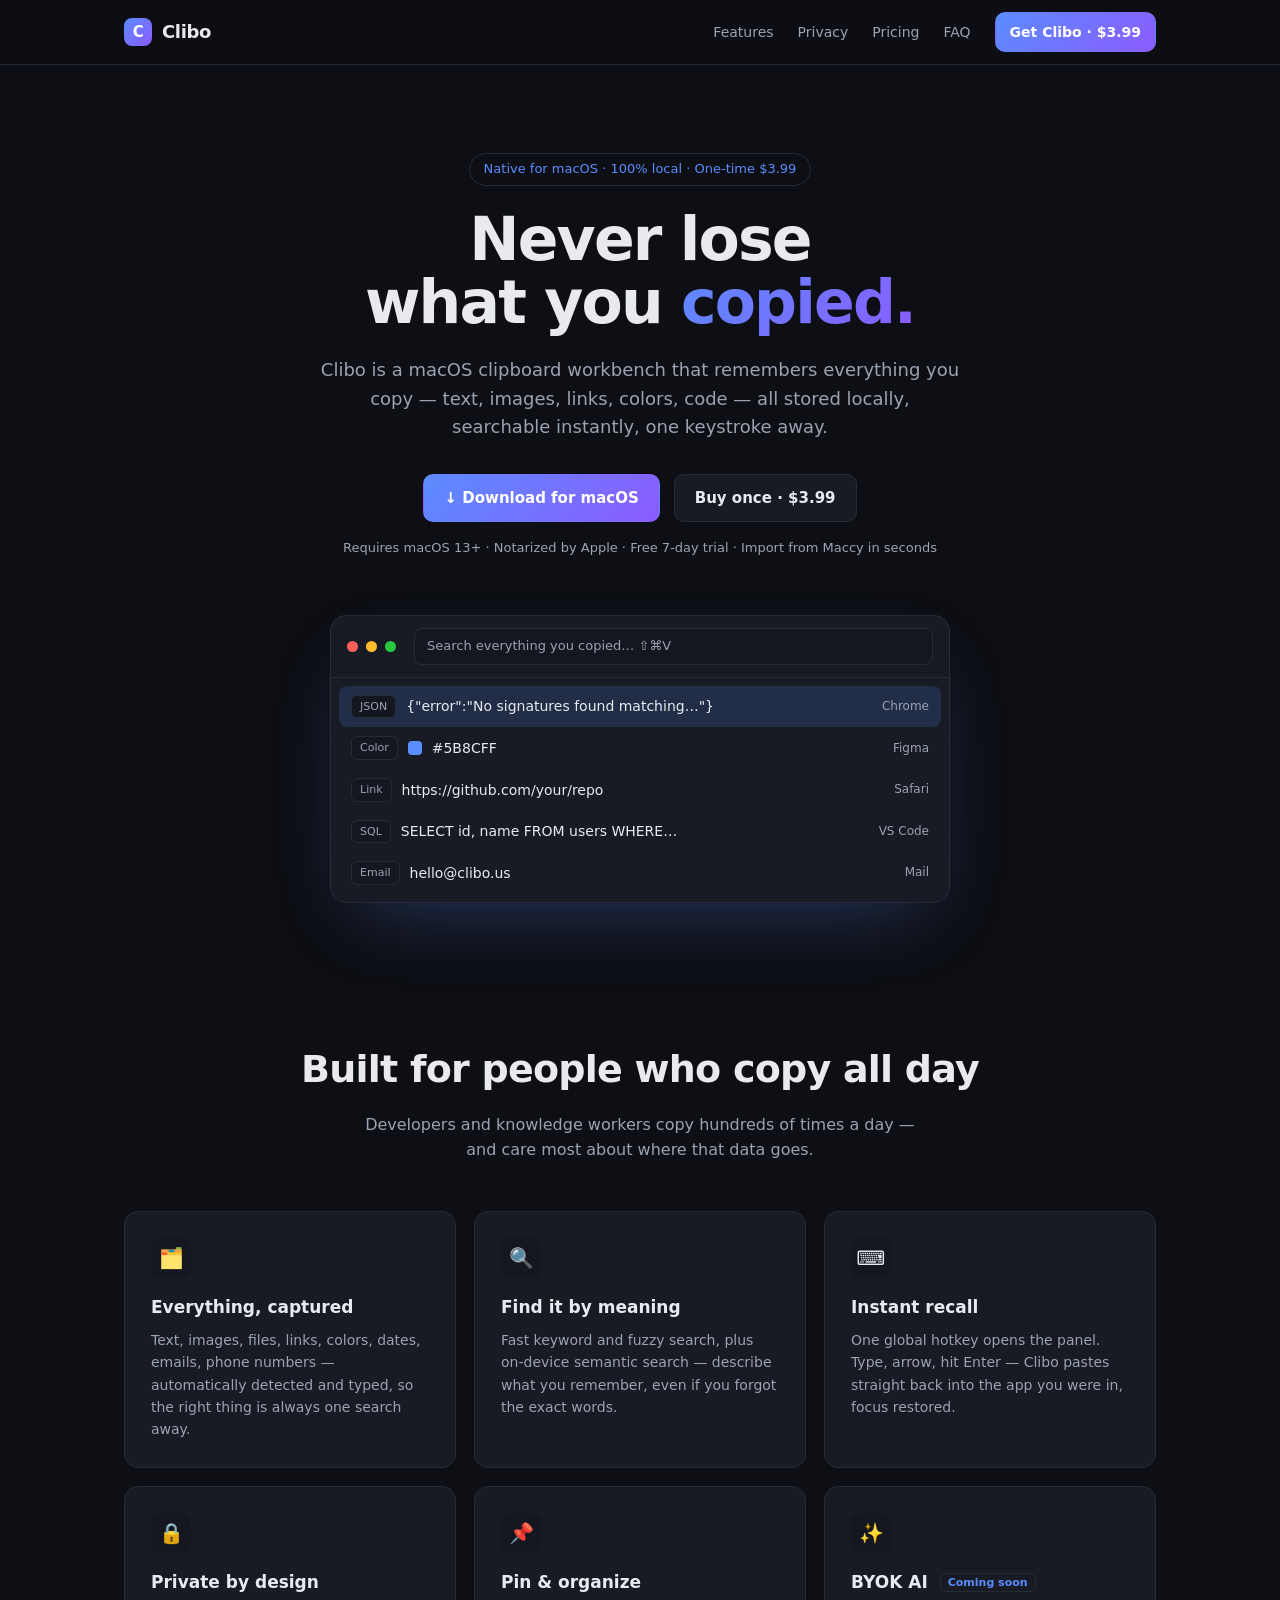
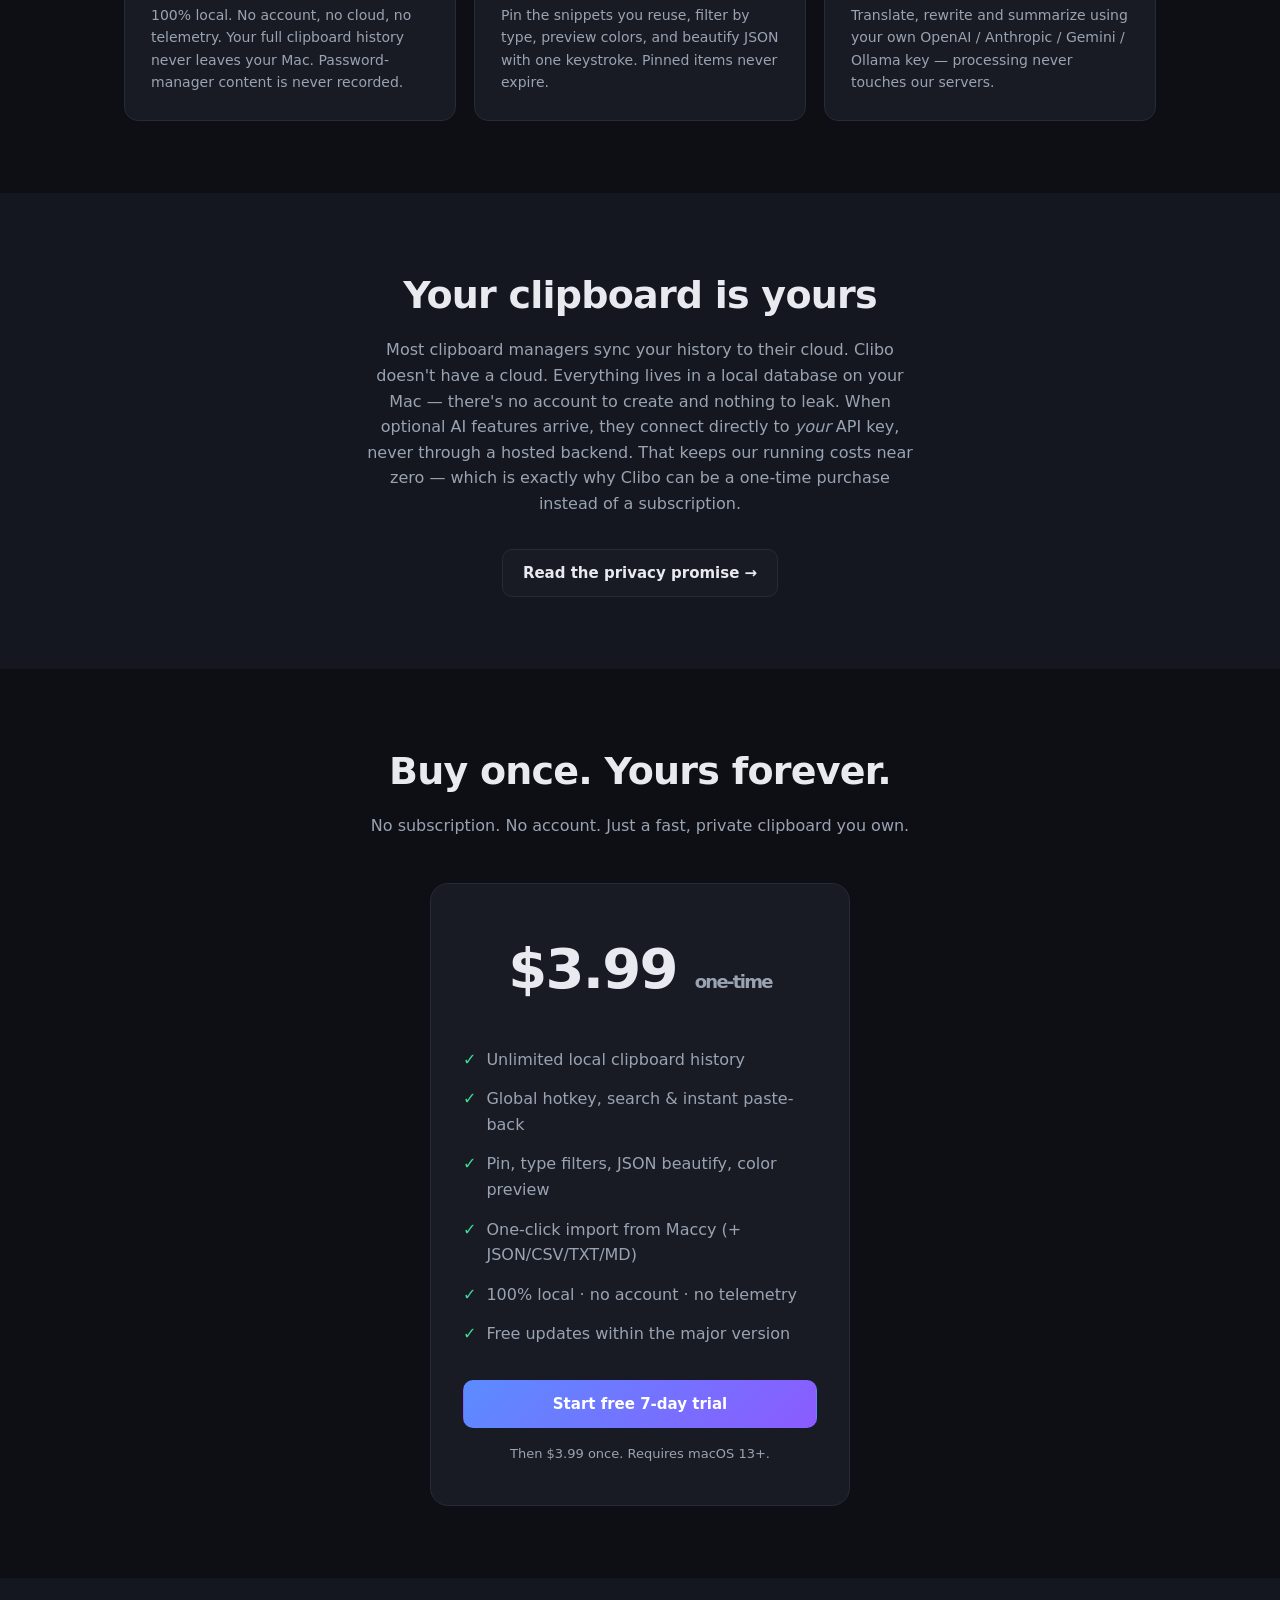
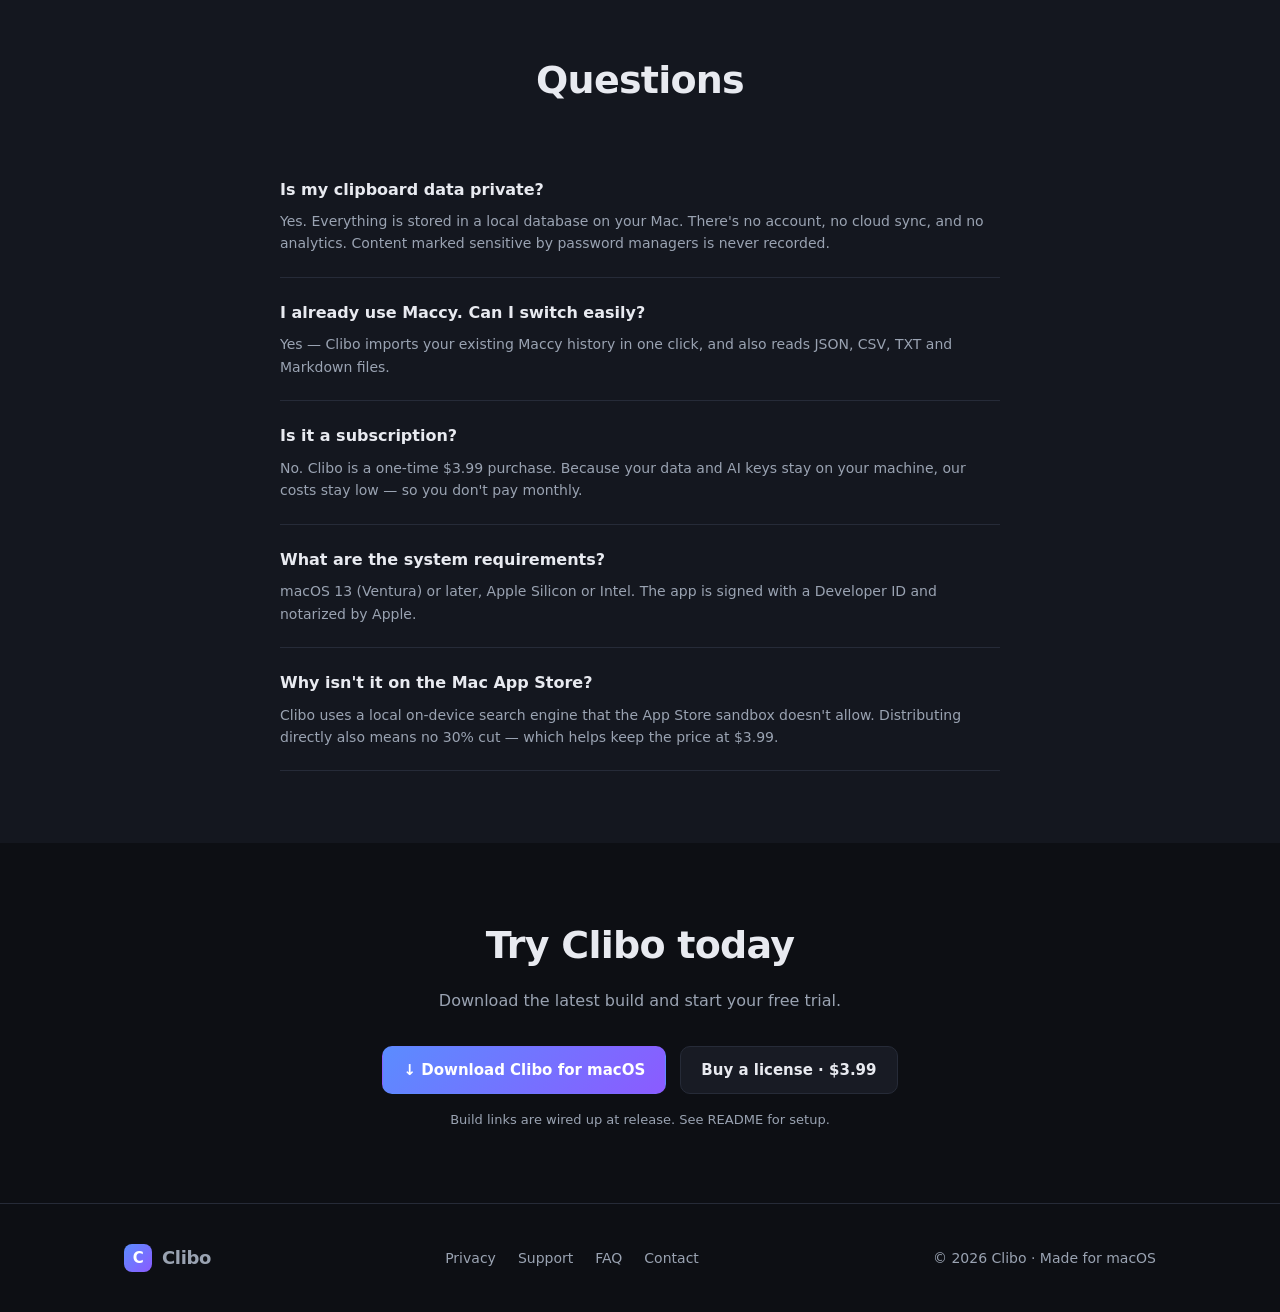
==== index.html @ a32e6b88 "Clibo landing page skeleton (clibo.us) - Hero, features, privacy, pricing (.99 one-time), FAQ, downl" ====
<!DOCTYPE html>
<html lang="en">
<head>
  <meta charset="UTF-8" />
  <meta name="viewport" content="width=device-width, initial-scale=1.0" />
  <title>Clibo — Never lose what you copied. A private macOS clipboard workbench.</title>
  <meta name="description" content="Clibo is a native macOS clipboard workbench that remembers everything you copy — text, images, links, colors, code — stored locally, searchable instantly, one keystroke away. Import from Maccy in seconds. Buy once, $3.99." />
  <meta property="og:title" content="Clibo — A private macOS clipboard workbench" />
  <meta property="og:description" content="Remember everything you copy. Local-first, searchable, one keystroke away. Import from Maccy in seconds." />
  <meta property="og:type" content="website" />
  <link rel="icon" href="favicon.svg" type="image/svg+xml" />
  <link rel="stylesheet" href="styles.css" />
</head>
<body>
  <nav>
    <div class="wrap">
      <a class="logo" href="/"><span class="mark">C</span> Clibo</a>
      <div class="nav-links">
        <a href="#features">Features</a>
        <a href="#privacy">Privacy</a>
        <a href="#pricing">Pricing</a>
        <a href="#faq">FAQ</a>
        <a class="btn btn-primary btn-sm" href="#pricing">Get Clibo · $3.99</a>
      </div>
    </div>
  </nav>

  <header class="hero">
    <div class="wrap">
      <span class="eyebrow">Native for macOS · 100% local · One-time $3.99</span>
      <h1>Never lose<br/>what you <span class="grad">copied.</span></h1>
      <p class="lead">
        Clibo is a macOS clipboard workbench that remembers everything you copy —
        text, images, links, colors, code — all stored locally, searchable instantly,
        one keystroke away.
      </p>
      <div class="cta-row">
        <a class="btn btn-primary" href="#download">↓ Download for macOS</a>
        <a class="btn btn-ghost" href="#pricing">Buy once · $3.99</a>
      </div>
      <p class="subnote">Requires macOS 13+ · Notarized by Apple · Free 7-day trial · Import from Maccy in seconds</p>

      <!-- Search panel mockup -->
      <div class="mockup">
        <div class="bar">
          <span class="dot r"></span><span class="dot y"></span><span class="dot g"></span>
          <div class="search">Search everything you copied…  ⇧⌘V</div>
        </div>
        <div class="rows">
          <div class="row sel"><span class="tag">JSON</span> {"error":"No signatures found matching…"} <span class="src">Chrome</span></div>
          <div class="row"><span class="tag">Color</span><span class="swatch" style="background:#5b8cff"></span> #5B8CFF <span class="src">Figma</span></div>
          <div class="row"><span class="tag">Link</span> https://github.com/your/repo <span class="src">Safari</span></div>
          <div class="row"><span class="tag">SQL</span> SELECT id, name FROM users WHERE… <span class="src">VS Code</span></div>
          <div class="row"><span class="tag">Email</span> hello@clibo.us <span class="src">Mail</span></div>
        </div>
      </div>
    </div>
  </header>

  <section id="features">
    <div class="wrap">
      <h2 class="section-title">Built for people who copy all day</h2>
      <p class="section-sub">Developers and knowledge workers copy hundreds of times a day — and care most about where that data goes.</p>
      <div class="grid">
        <div class="card">
          <div class="ico">🗂️</div>
          <h3>Everything, captured</h3>
          <p>Text, images, files, links, colors, dates, emails, phone numbers — automatically detected and typed, so the right thing is always one search away.</p>
        </div>
        <div class="card">
          <div class="ico">🔍</div>
          <h3>Find it by meaning</h3>
          <p>Fast keyword and fuzzy search, plus on-device semantic search — describe what you remember, even if you forgot the exact words.</p>
        </div>
        <div class="card">
          <div class="ico">⌨️</div>
          <h3>Instant recall</h3>
          <p>One global hotkey opens the panel. Type, arrow, hit Enter — Clibo pastes straight back into the app you were in, focus restored.</p>
        </div>
        <div class="card">
          <div class="ico">🔒</div>
          <h3>Private by design</h3>
          <p>100% local. No account, no cloud, no telemetry. Your full clipboard history never leaves your Mac. Password-manager content is never recorded.</p>
        </div>
        <div class="card">
          <div class="ico">📌</div>
          <h3>Pin &amp; organize</h3>
          <p>Pin the snippets you reuse, filter by type, preview colors, and beautify JSON with one keystroke. Pinned items never expire.</p>
        </div>
        <div class="card">
          <div class="ico">✨</div>
          <h3>BYOK AI <span class="soon">Coming soon</span></h3>
          <p>Translate, rewrite and summarize using your own OpenAI / Anthropic / Gemini / Ollama key — processing never touches our servers.</p>
        </div>
      </div>
    </div>
  </section>

  <section id="privacy" style="background:var(--bg-soft);">
    <div class="wrap">
      <h2 class="section-title">Your clipboard is yours</h2>
      <p class="section-sub">
        Most clipboard managers sync your history to their cloud. Clibo doesn't have a cloud.
        Everything lives in a local database on your Mac — there's no account to create and nothing to leak.
        When optional AI features arrive, they connect directly to <em>your</em> API key, never through a hosted backend.
        That keeps our running costs near zero — which is exactly why Clibo can be a one-time purchase instead of a subscription.
      </p>
      <div class="cta-row">
        <a class="btn btn-ghost" href="privacy.html">Read the privacy promise →</a>
      </div>
    </div>
  </section>

  <section id="pricing">
    <div class="wrap">
      <h2 class="section-title">Buy once. Yours forever.</h2>
      <p class="section-sub">No subscription. No account. Just a fast, private clipboard you own.</p>
      <div class="price-card">
        <div class="price">$3.99 <small>one-time</small></div>
        <ul>
          <li>Unlimited local clipboard history</li>
          <li>Global hotkey, search &amp; instant paste-back</li>
          <li>Pin, type filters, JSON beautify, color preview</li>
          <li>One-click import from Maccy (+ JSON/CSV/TXT/MD)</li>
          <li>100% local · no account · no telemetry</li>
          <li>Free updates within the major version</li>
        </ul>
        <a class="btn btn-primary" href="#download" style="width:100%; justify-content:center;">Start free 7-day trial</a>
        <p class="subnote">Then $3.99 once. Requires macOS 13+.</p>
      </div>
    </div>
  </section>

  <section id="faq" style="background:var(--bg-soft);">
    <div class="wrap">
      <h2 class="section-title">Questions</h2>
      <div class="faq">
        <div class="qa">
          <h4>Is my clipboard data private?</h4>
          <p>Yes. Everything is stored in a local database on your Mac. There's no account, no cloud sync, and no analytics. Content marked sensitive by password managers is never recorded.</p>
        </div>
        <div class="qa">
          <h4>I already use Maccy. Can I switch easily?</h4>
          <p>Yes — Clibo imports your existing Maccy history in one click, and also reads JSON, CSV, TXT and Markdown files.</p>
        </div>
        <div class="qa">
          <h4>Is it a subscription?</h4>
          <p>No. Clibo is a one-time $3.99 purchase. Because your data and AI keys stay on your machine, our costs stay low — so you don't pay monthly.</p>
        </div>
        <div class="qa">
          <h4>What are the system requirements?</h4>
          <p>macOS 13 (Ventura) or later, Apple Silicon or Intel. The app is signed with a Developer ID and notarized by Apple.</p>
        </div>
        <div class="qa">
          <h4>Why isn't it on the Mac App Store?</h4>
          <p>Clibo uses a local on-device search engine that the App Store sandbox doesn't allow. Distributing directly also means no 30% cut — which helps keep the price at $3.99.</p>
        </div>
      </div>
    </div>
  </section>

  <section id="download" style="text-align:center;">
    <div class="wrap">
      <h2 class="section-title">Try Clibo today</h2>
      <p class="section-sub">Download the latest build and start your free trial.</p>
      <div class="cta-row">
        <a class="btn btn-primary" href="#" data-todo="link to latest notarized DMG (GitHub Release)">↓ Download Clibo for macOS</a>
        <a class="btn btn-ghost" href="#" data-todo="Dodo Payments checkout URL">Buy a license · $3.99</a>
      </div>
      <p class="subnote">Build links are wired up at release. See README for setup.</p>
    </div>
  </section>

  <footer>
    <div class="wrap">
      <div class="logo"><span class="mark">C</span> Clibo</div>
      <div class="foot-links">
        <a href="privacy.html">Privacy</a>
        <a href="#" data-todo="support/feedback URL">Support</a>
        <a href="#faq">FAQ</a>
        <a href="mailto:hello@clibo.us">Contact</a>
      </div>
      <div>© 2026 Clibo · Made for macOS</div>
    </div>
  </footer>
</body>
</html>
---- styles.css ----
:root {
  --bg: #0d0f14;
  --bg-soft: #14171f;
  --card: #181b24;
  --border: #262b38;
  --text: #e8eaf0;
  --muted: #9aa3b2;
  --accent: #5b8cff;
  --accent-2: #8b5bff;
  --green: #3ddc97;
  --radius: 14px;
  --maxw: 1080px;
}

* { box-sizing: border-box; margin: 0; padding: 0; }
html { scroll-behavior: smooth; }
body {
  font-family: -apple-system, BlinkMacSystemFont, "SF Pro Text", "Segoe UI", Inter, system-ui, sans-serif;
  background: var(--bg);
  color: var(--text);
  line-height: 1.6;
  -webkit-font-smoothing: antialiased;
}
a { color: inherit; text-decoration: none; }
.wrap { max-width: var(--maxw); margin: 0 auto; padding: 0 24px; }

/* Nav */
nav {
  position: sticky; top: 0; z-index: 50;
  backdrop-filter: blur(12px);
  background: rgba(13,15,20,0.72);
  border-bottom: 1px solid var(--border);
}
nav .wrap { display: flex; align-items: center; justify-content: space-between; height: 64px; }
.logo { display: flex; align-items: center; gap: 10px; font-weight: 700; font-size: 18px; letter-spacing: -0.02em; }
.logo .mark {
  width: 28px; height: 28px; border-radius: 8px;
  background: linear-gradient(135deg, var(--accent), var(--accent-2));
  display: grid; place-items: center; color: white; font-size: 15px;
}
.nav-links { display: flex; align-items: center; gap: 24px; font-size: 14px; color: var(--muted); }
.nav-links a:hover { color: var(--text); }

/* Buttons */
.btn {
  display: inline-flex; align-items: center; gap: 8px;
  padding: 11px 20px; border-radius: 10px; font-weight: 600; font-size: 15px;
  border: 1px solid transparent; cursor: pointer; transition: transform .12s ease, opacity .12s ease;
}
.btn:hover { transform: translateY(-1px); }
.btn-primary { background: linear-gradient(135deg, var(--accent), var(--accent-2)); color: white; }
.btn-ghost { border-color: var(--border); color: var(--text); background: var(--card); }
.btn-sm { padding: 8px 14px; font-size: 14px; }

/* Hero */
.hero { padding: 88px 0 64px; text-align: center; }
.eyebrow {
  display: inline-block; font-size: 13px; color: var(--accent);
  border: 1px solid var(--border); border-radius: 999px; padding: 5px 14px; margin-bottom: 22px;
}
.hero h1 { font-size: clamp(34px, 6vw, 60px); line-height: 1.05; letter-spacing: -0.03em; font-weight: 800; }
.hero h1 .grad { background: linear-gradient(135deg, var(--accent), var(--accent-2)); -webkit-background-clip: text; background-clip: text; -webkit-text-fill-color: transparent; }
.hero p.lead { max-width: 640px; margin: 22px auto 0; font-size: 18px; color: var(--muted); }
.cta-row { display: flex; gap: 14px; justify-content: center; margin-top: 32px; flex-wrap: wrap; }
.subnote { margin-top: 16px; font-size: 13px; color: var(--muted); }

/* Mockup */
.mockup {
  max-width: 620px; margin: 56px auto 0; background: var(--card);
  border: 1px solid var(--border); border-radius: 16px; overflow: hidden;
  box-shadow: 0 30px 80px -30px rgba(91,140,255,0.35);
}
.mockup .bar { display: flex; align-items: center; gap: 8px; padding: 12px 16px; border-bottom: 1px solid var(--border); }
.dot { width: 11px; height: 11px; border-radius: 50%; }
.dot.r { background: #ff5f57; } .dot.y { background: #febc2e; } .dot.g { background: #28c840; }
.mockup .search { margin-left: 10px; flex: 1; background: var(--bg-soft); border: 1px solid var(--border); border-radius: 8px; padding: 7px 12px; font-size: 13px; color: var(--muted); text-align: left; }
.mockup .rows { padding: 8px; text-align: left; }
.row { display: flex; align-items: center; gap: 10px; padding: 9px 12px; border-radius: 8px; font-size: 14px; }
.row.sel { background: rgba(91,140,255,0.16); }
.tag { font-size: 11px; padding: 2px 8px; border-radius: 6px; background: var(--bg-soft); color: var(--muted); border: 1px solid var(--border); }
.swatch { width: 14px; height: 14px; border-radius: 4px; }
.row .src { margin-left: auto; font-size: 12px; color: var(--muted); }

/* Sections */
section { padding: 72px 0; }
.section-title { text-align: center; font-size: clamp(26px, 4vw, 38px); font-weight: 800; letter-spacing: -0.02em; }
.section-sub { text-align: center; color: var(--muted); margin-top: 12px; max-width: 560px; margin-left: auto; margin-right: auto; }

.grid { display: grid; grid-template-columns: repeat(3, 1fr); gap: 18px; margin-top: 48px; }
.card { background: var(--card); border: 1px solid var(--border); border-radius: var(--radius); padding: 26px; }
.card .ico { width: 40px; height: 40px; border-radius: 10px; background: var(--bg-soft); display: grid; place-items: center; font-size: 20px; margin-bottom: 16px; }
.card h3 { font-size: 17px; margin-bottom: 8px; }
.card h3 .soon { font-size: 11px; color: var(--accent); border: 1px solid var(--border); border-radius: 6px; padding: 2px 7px; margin-left: 6px; vertical-align: middle; }
.card p { font-size: 14px; color: var(--muted); }

/* Pricing */
.price-card {
  max-width: 420px; margin: 44px auto 0; text-align: center;
  background: var(--card); border: 1px solid var(--border); border-radius: 18px; padding: 40px 32px;
}
.price { font-size: 56px; font-weight: 800; letter-spacing: -0.03em; }
.price small { font-size: 18px; color: var(--muted); font-weight: 600; }
.price-card ul { list-style: none; margin: 26px 0; text-align: left; }
.price-card li { padding: 7px 0; color: var(--muted); display: flex; gap: 10px; }
.price-card li::before { content: "✓"; color: var(--green); font-weight: 700; }

/* FAQ */
.faq { max-width: 720px; margin: 44px auto 0; }
.qa { border-bottom: 1px solid var(--border); padding: 22px 0; }
.qa h4 { font-size: 16px; margin-bottom: 8px; }
.qa p { color: var(--muted); font-size: 14px; }

/* Footer */
footer { border-top: 1px solid var(--border); padding: 40px 0; color: var(--muted); font-size: 14px; }
footer .wrap { display: flex; justify-content: space-between; align-items: center; flex-wrap: wrap; gap: 16px; }
footer a:hover { color: var(--text); }
.foot-links { display: flex; gap: 22px; }

@media (max-width: 760px) {
  .grid { grid-template-columns: 1fr; }
  .nav-links a:not(.btn) { display: none; }
}
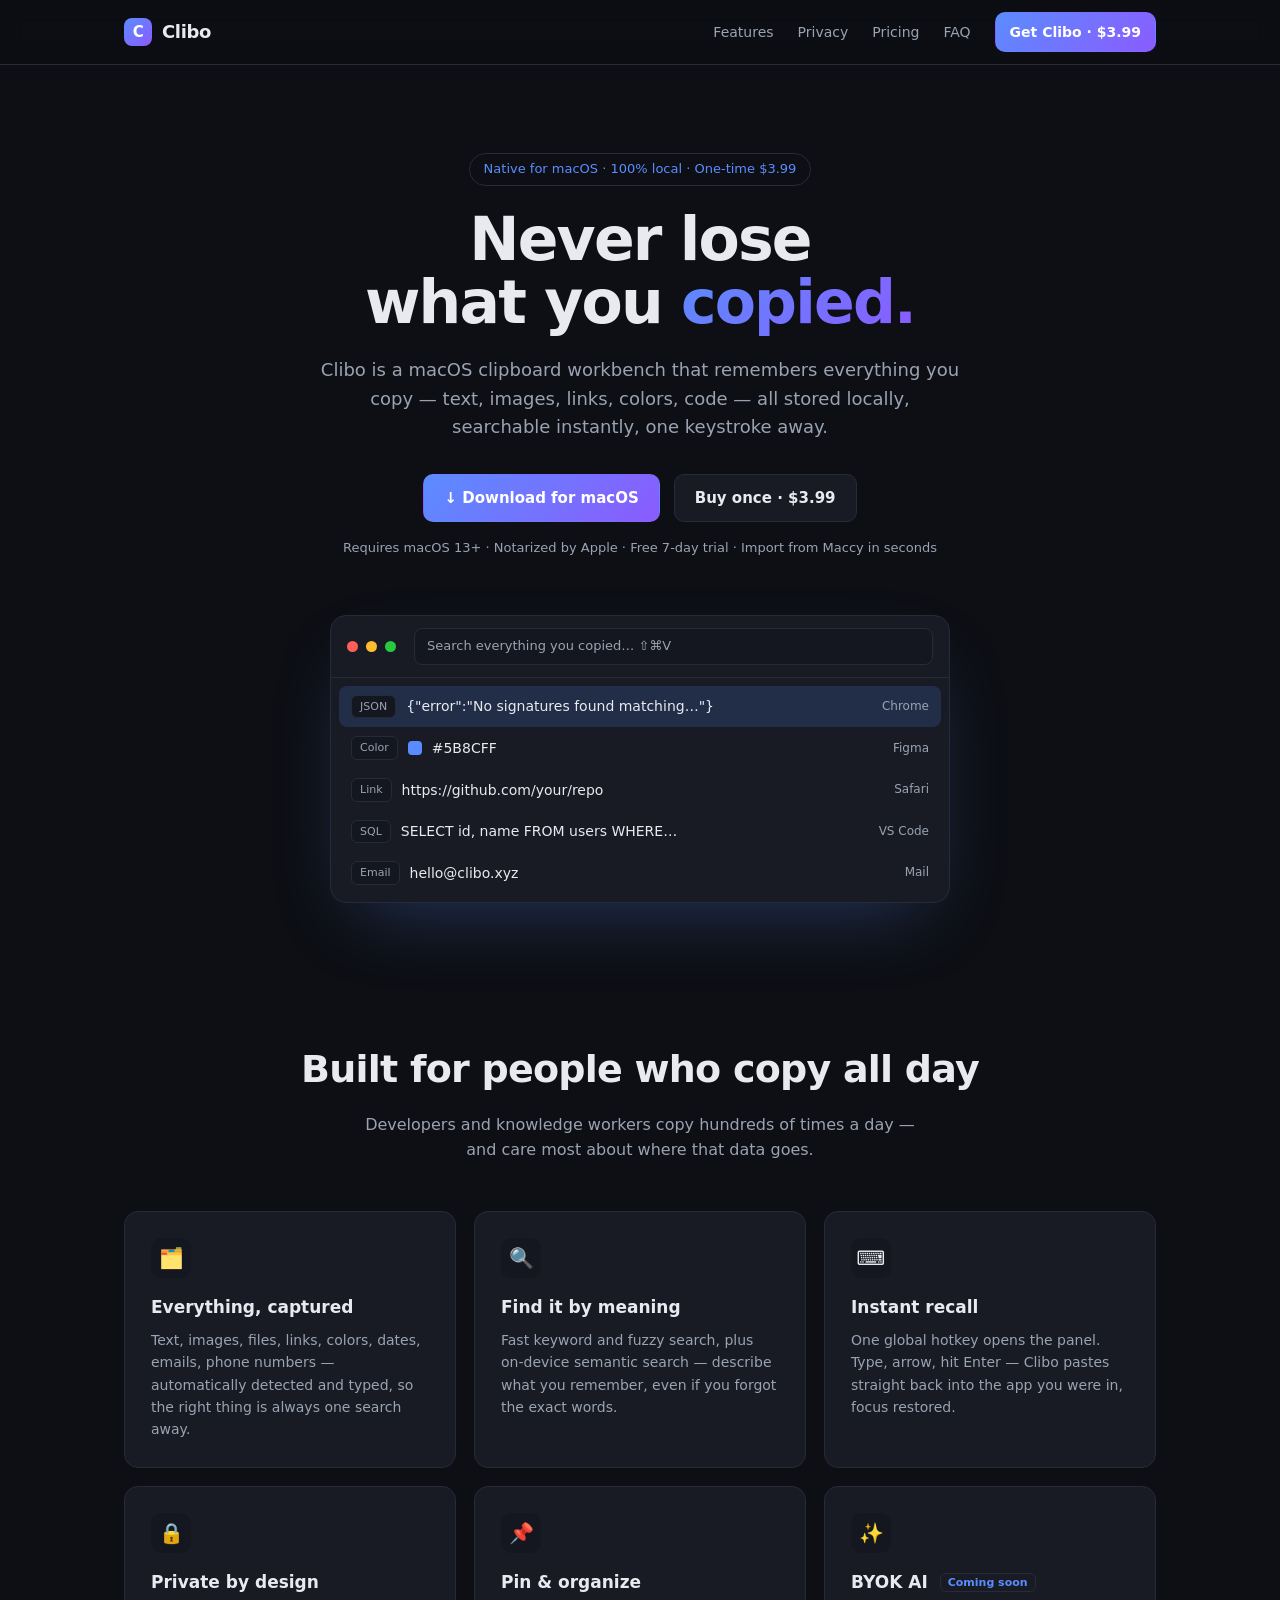
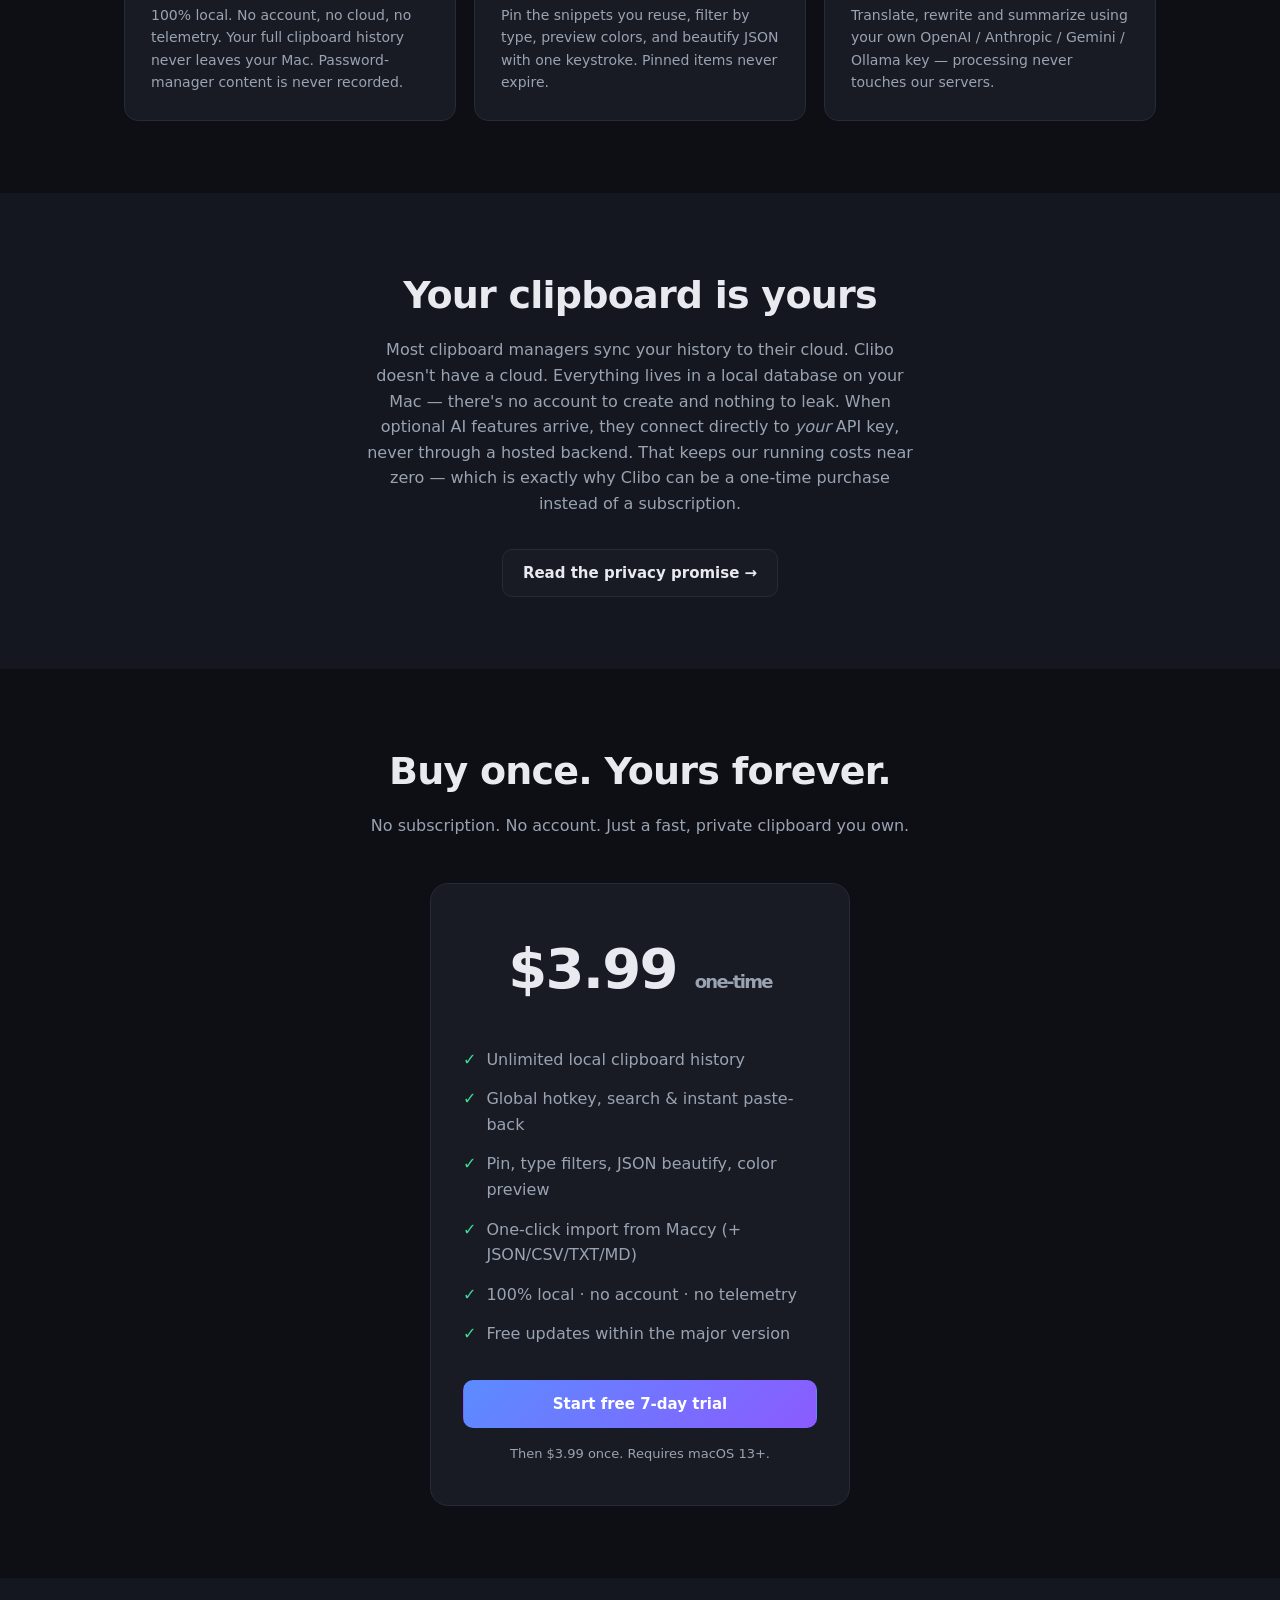
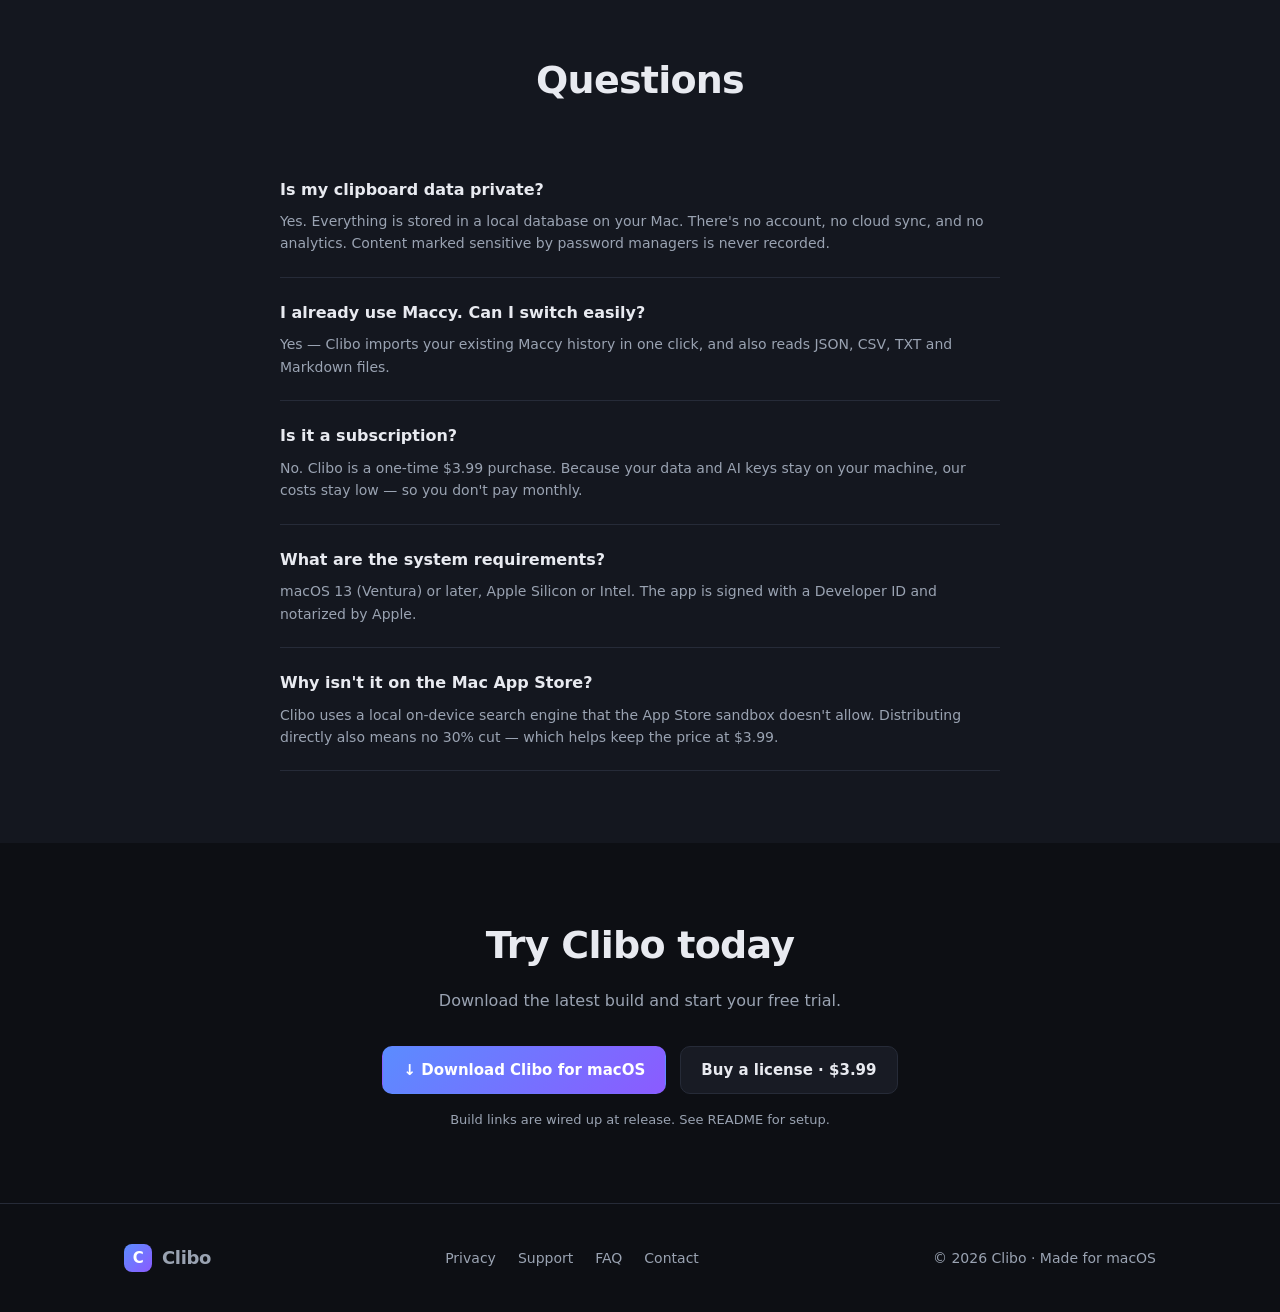
==== commit 1f621baa: "Switch domain to clibo.xyz" ====
--- a/index.html
+++ b/index.html
@@ -51,7 +51,7 @@
           <div class="row"><span class="tag">Color</span><span class="swatch" style="background:#5b8cff"></span> #5B8CFF <span class="src">Figma</span></div>
           <div class="row"><span class="tag">Link</span> https://github.com/your/repo <span class="src">Safari</span></div>
           <div class="row"><span class="tag">SQL</span> SELECT id, name FROM users WHERE… <span class="src">VS Code</span></div>
-          <div class="row"><span class="tag">Email</span> hello@clibo.us <span class="src">Mail</span></div>
+          <div class="row"><span class="tag">Email</span> hello@clibo.xyz <span class="src">Mail</span></div>
         </div>
       </div>
     </div>
@@ -178,7 +178,7 @@
         <a href="privacy.html">Privacy</a>
         <a href="#" data-todo="support/feedback URL">Support</a>
         <a href="#faq">FAQ</a>
-        <a href="mailto:hello@clibo.us">Contact</a>
+        <a href="mailto:hello@clibo.xyz">Contact</a>
       </div>
       <div>© 2026 Clibo · Made for macOS</div>
     </div>
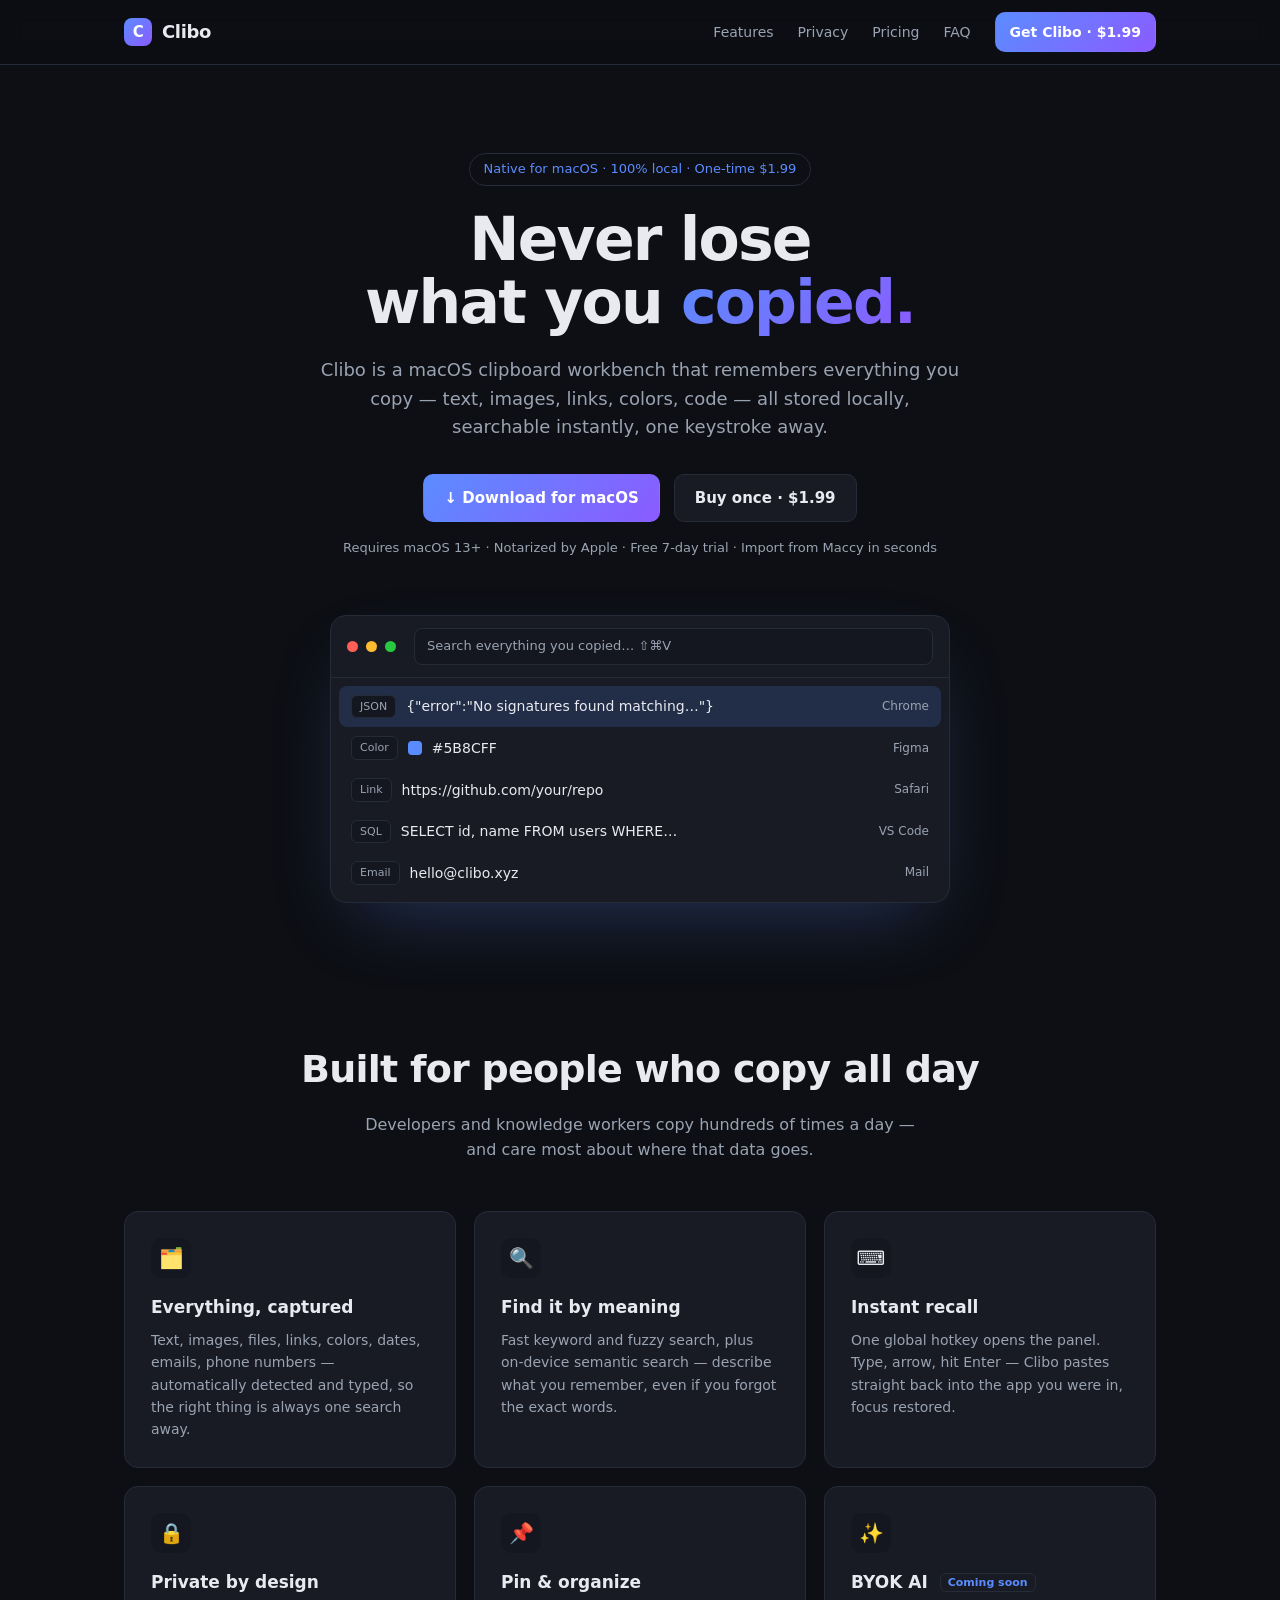
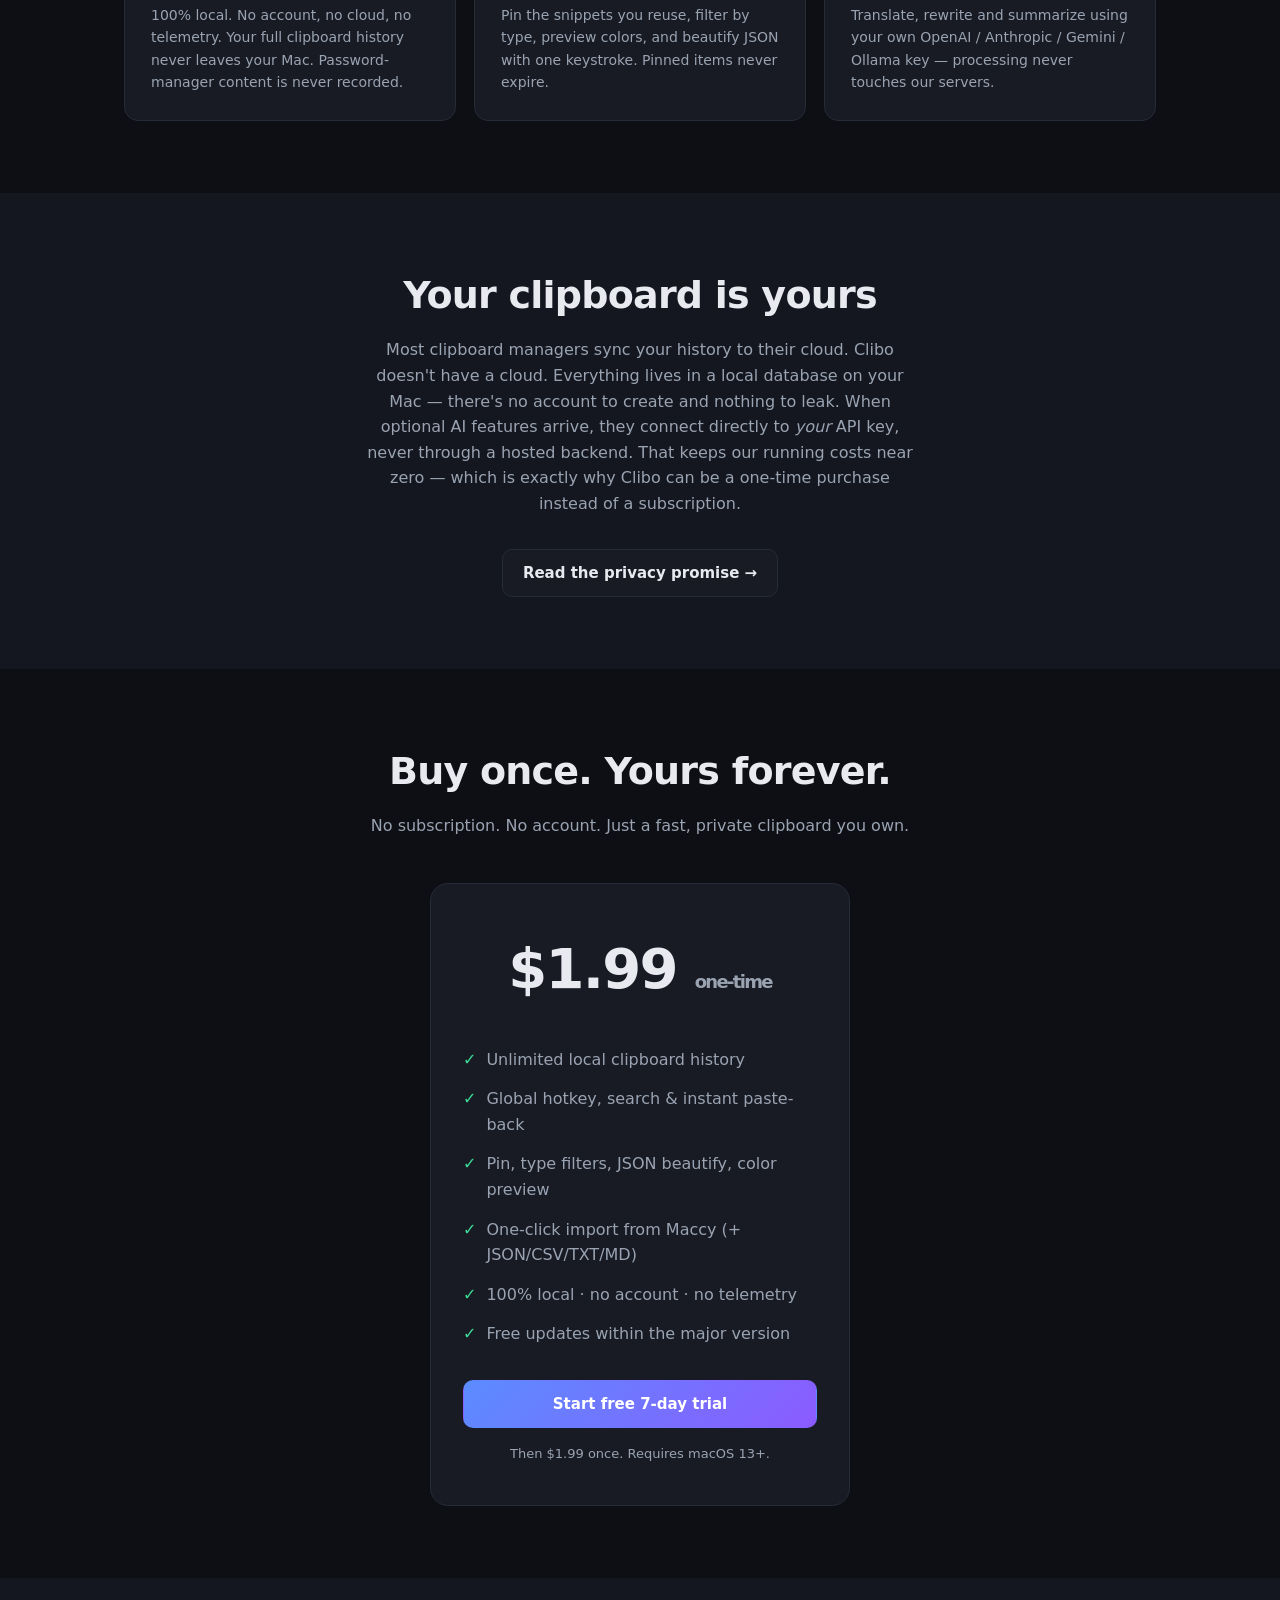
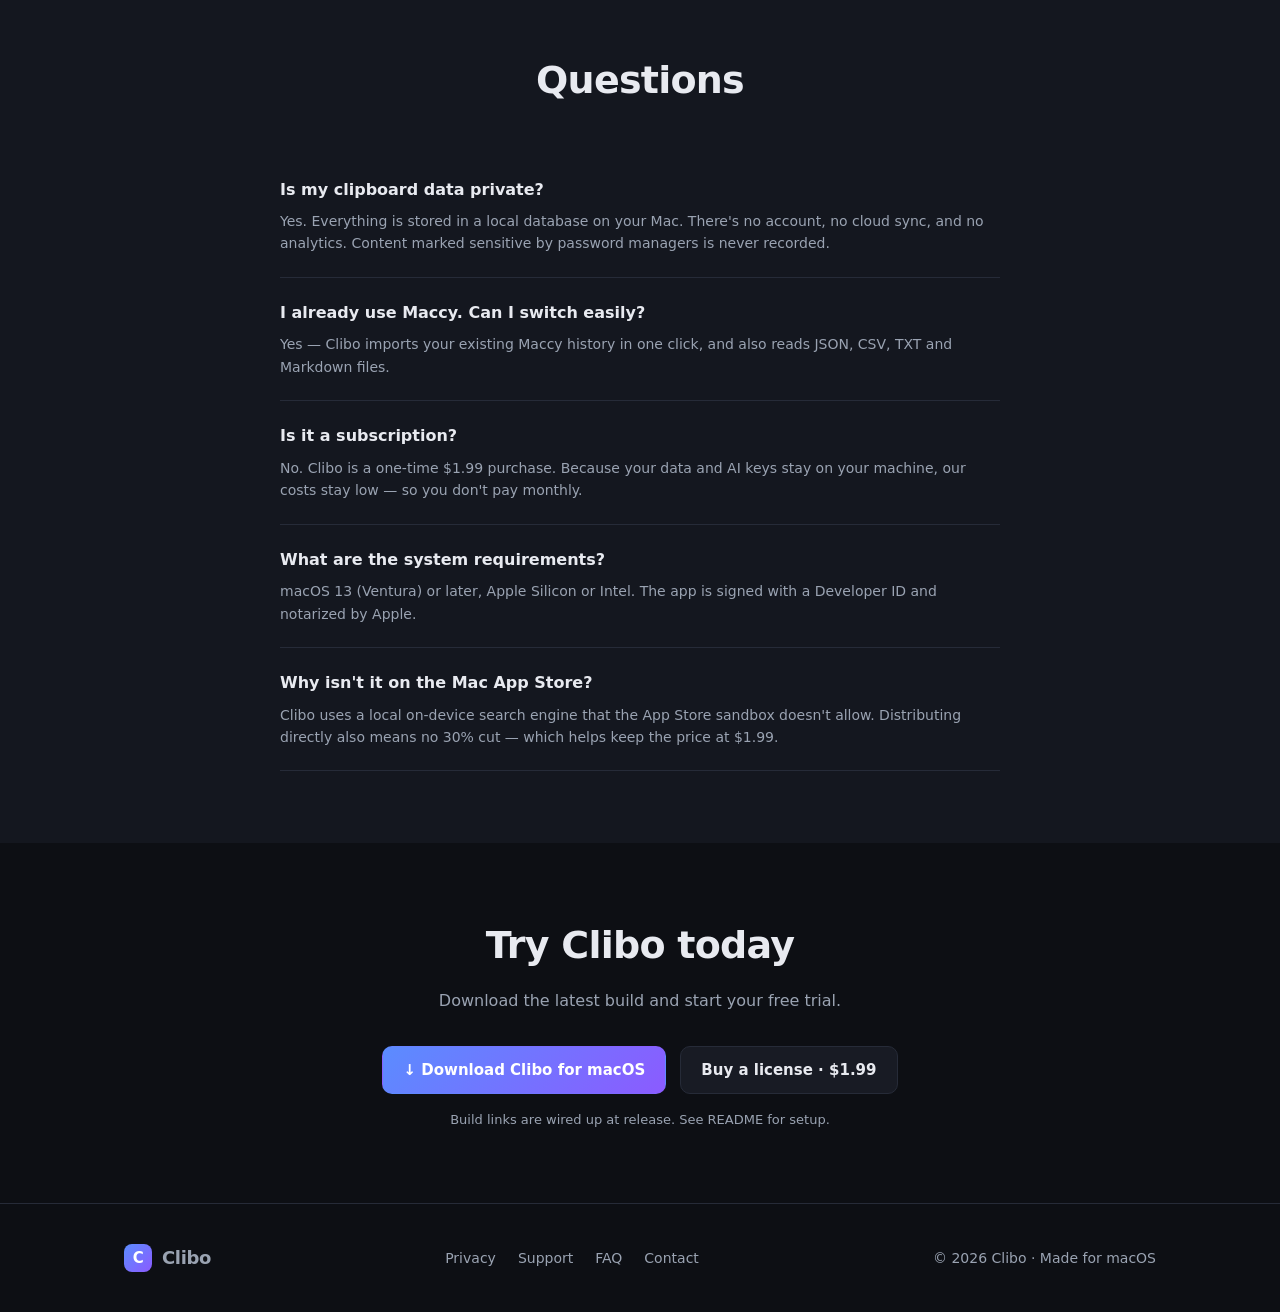
==== commit 49379247: "Price: $1.99" ====
--- a/index.html
+++ b/index.html
@@ -4,7 +4,7 @@
   <meta charset="UTF-8" />
   <meta name="viewport" content="width=device-width, initial-scale=1.0" />
   <title>Clibo — Never lose what you copied. A private macOS clipboard workbench.</title>
-  <meta name="description" content="Clibo is a native macOS clipboard workbench that remembers everything you copy — text, images, links, colors, code — stored locally, searchable instantly, one keystroke away. Import from Maccy in seconds. Buy once, $3.99." />
+  <meta name="description" content="Clibo is a native macOS clipboard workbench that remembers everything you copy — text, images, links, colors, code — stored locally, searchable instantly, one keystroke away. Import from Maccy in seconds. Buy once, $1.99." />
   <meta property="og:title" content="Clibo — A private macOS clipboard workbench" />
   <meta property="og:description" content="Remember everything you copy. Local-first, searchable, one keystroke away. Import from Maccy in seconds." />
   <meta property="og:type" content="website" />
@@ -20,14 +20,14 @@
         <a href="#privacy">Privacy</a>
         <a href="#pricing">Pricing</a>
         <a href="#faq">FAQ</a>
-        <a class="btn btn-primary btn-sm" href="#pricing">Get Clibo · $3.99</a>
+        <a class="btn btn-primary btn-sm" href="#pricing">Get Clibo · $1.99</a>
       </div>
     </div>
   </nav>
 
   <header class="hero">
     <div class="wrap">
-      <span class="eyebrow">Native for macOS · 100% local · One-time $3.99</span>
+      <span class="eyebrow">Native for macOS · 100% local · One-time $1.99</span>
       <h1>Never lose<br/>what you <span class="grad">copied.</span></h1>
       <p class="lead">
         Clibo is a macOS clipboard workbench that remembers everything you copy —
@@ -36,7 +36,7 @@
       </p>
       <div class="cta-row">
         <a class="btn btn-primary" href="#download">↓ Download for macOS</a>
-        <a class="btn btn-ghost" href="#pricing">Buy once · $3.99</a>
+        <a class="btn btn-ghost" href="#pricing">Buy once · $1.99</a>
       </div>
       <p class="subnote">Requires macOS 13+ · Notarized by Apple · Free 7-day trial · Import from Maccy in seconds</p>
 
@@ -116,7 +116,7 @@
       <h2 class="section-title">Buy once. Yours forever.</h2>
       <p class="section-sub">No subscription. No account. Just a fast, private clipboard you own.</p>
       <div class="price-card">
-        <div class="price">$3.99 <small>one-time</small></div>
+        <div class="price">$1.99 <small>one-time</small></div>
         <ul>
           <li>Unlimited local clipboard history</li>
           <li>Global hotkey, search &amp; instant paste-back</li>
@@ -126,7 +126,7 @@
           <li>Free updates within the major version</li>
         </ul>
         <a class="btn btn-primary" href="#download" style="width:100%; justify-content:center;">Start free 7-day trial</a>
-        <p class="subnote">Then $3.99 once. Requires macOS 13+.</p>
+        <p class="subnote">Then $1.99 once. Requires macOS 13+.</p>
       </div>
     </div>
   </section>
@@ -145,7 +145,7 @@
         </div>
         <div class="qa">
           <h4>Is it a subscription?</h4>
-          <p>No. Clibo is a one-time $3.99 purchase. Because your data and AI keys stay on your machine, our costs stay low — so you don't pay monthly.</p>
+          <p>No. Clibo is a one-time $1.99 purchase. Because your data and AI keys stay on your machine, our costs stay low — so you don't pay monthly.</p>
         </div>
         <div class="qa">
           <h4>What are the system requirements?</h4>
@@ -153,7 +153,7 @@
         </div>
         <div class="qa">
           <h4>Why isn't it on the Mac App Store?</h4>
-          <p>Clibo uses a local on-device search engine that the App Store sandbox doesn't allow. Distributing directly also means no 30% cut — which helps keep the price at $3.99.</p>
+          <p>Clibo uses a local on-device search engine that the App Store sandbox doesn't allow. Distributing directly also means no 30% cut — which helps keep the price at $1.99.</p>
         </div>
       </div>
     </div>
@@ -165,7 +165,7 @@
       <p class="section-sub">Download the latest build and start your free trial.</p>
       <div class="cta-row">
         <a class="btn btn-primary" href="#" data-todo="link to latest notarized DMG (GitHub Release)">↓ Download Clibo for macOS</a>
-        <a class="btn btn-ghost" href="#" data-todo="Dodo Payments checkout URL">Buy a license · $3.99</a>
+        <a class="btn btn-ghost" href="https://dynamo510.gumroad.com/l/uwsir">Buy a license · $1.99</a>
       </div>
       <p class="subnote">Build links are wired up at release. See README for setup.</p>
     </div>
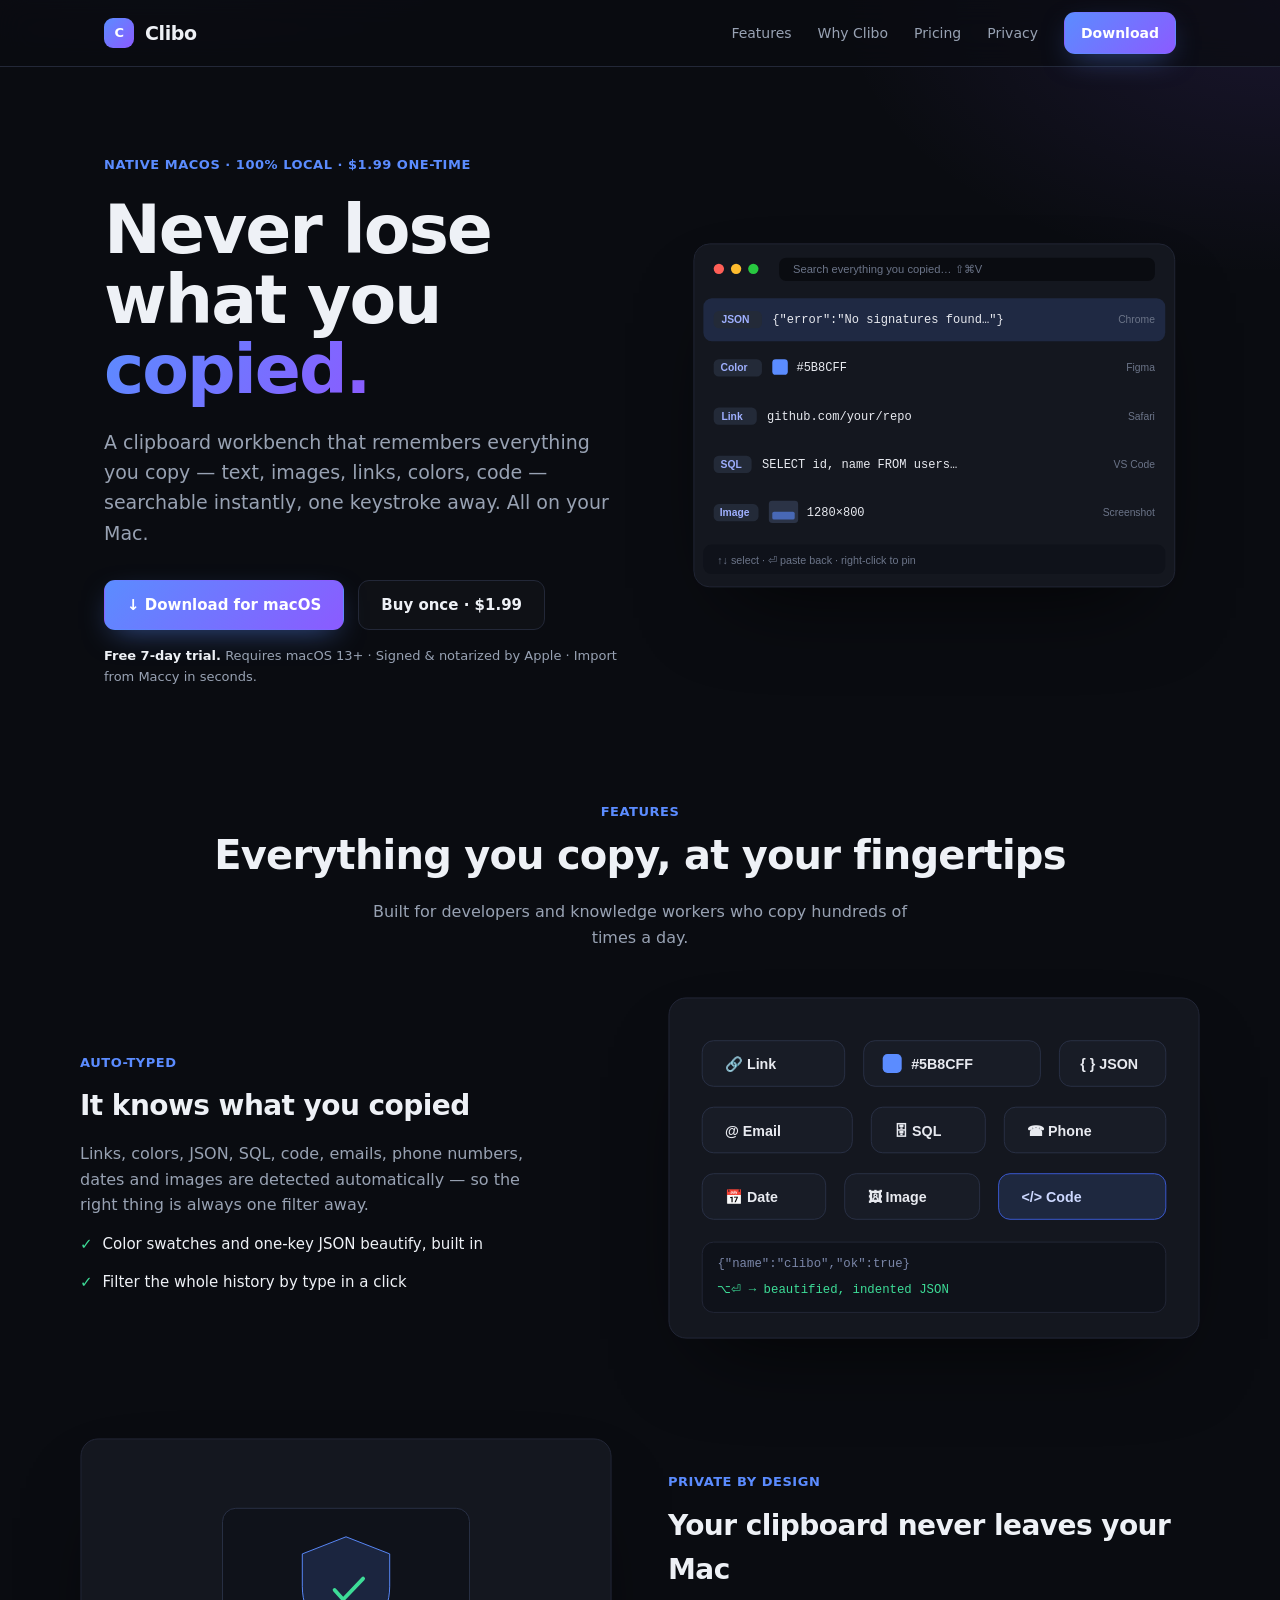
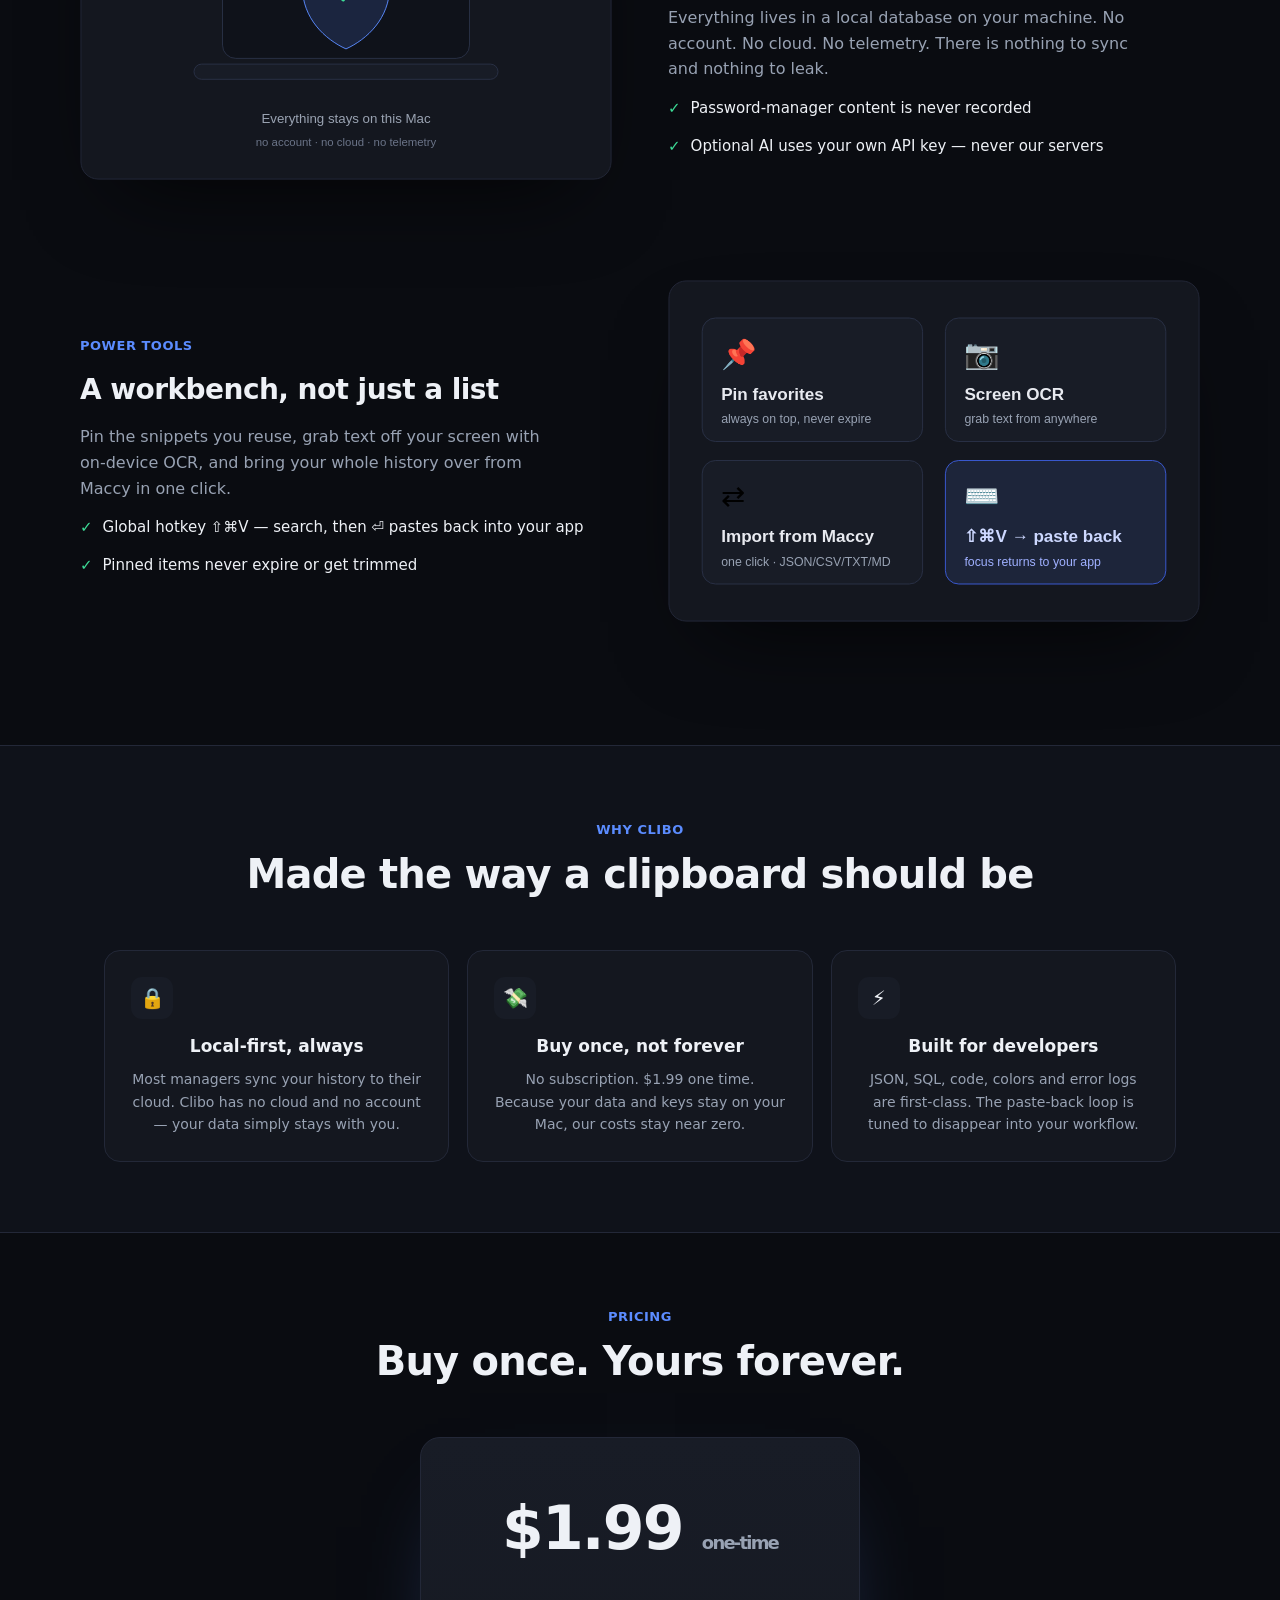
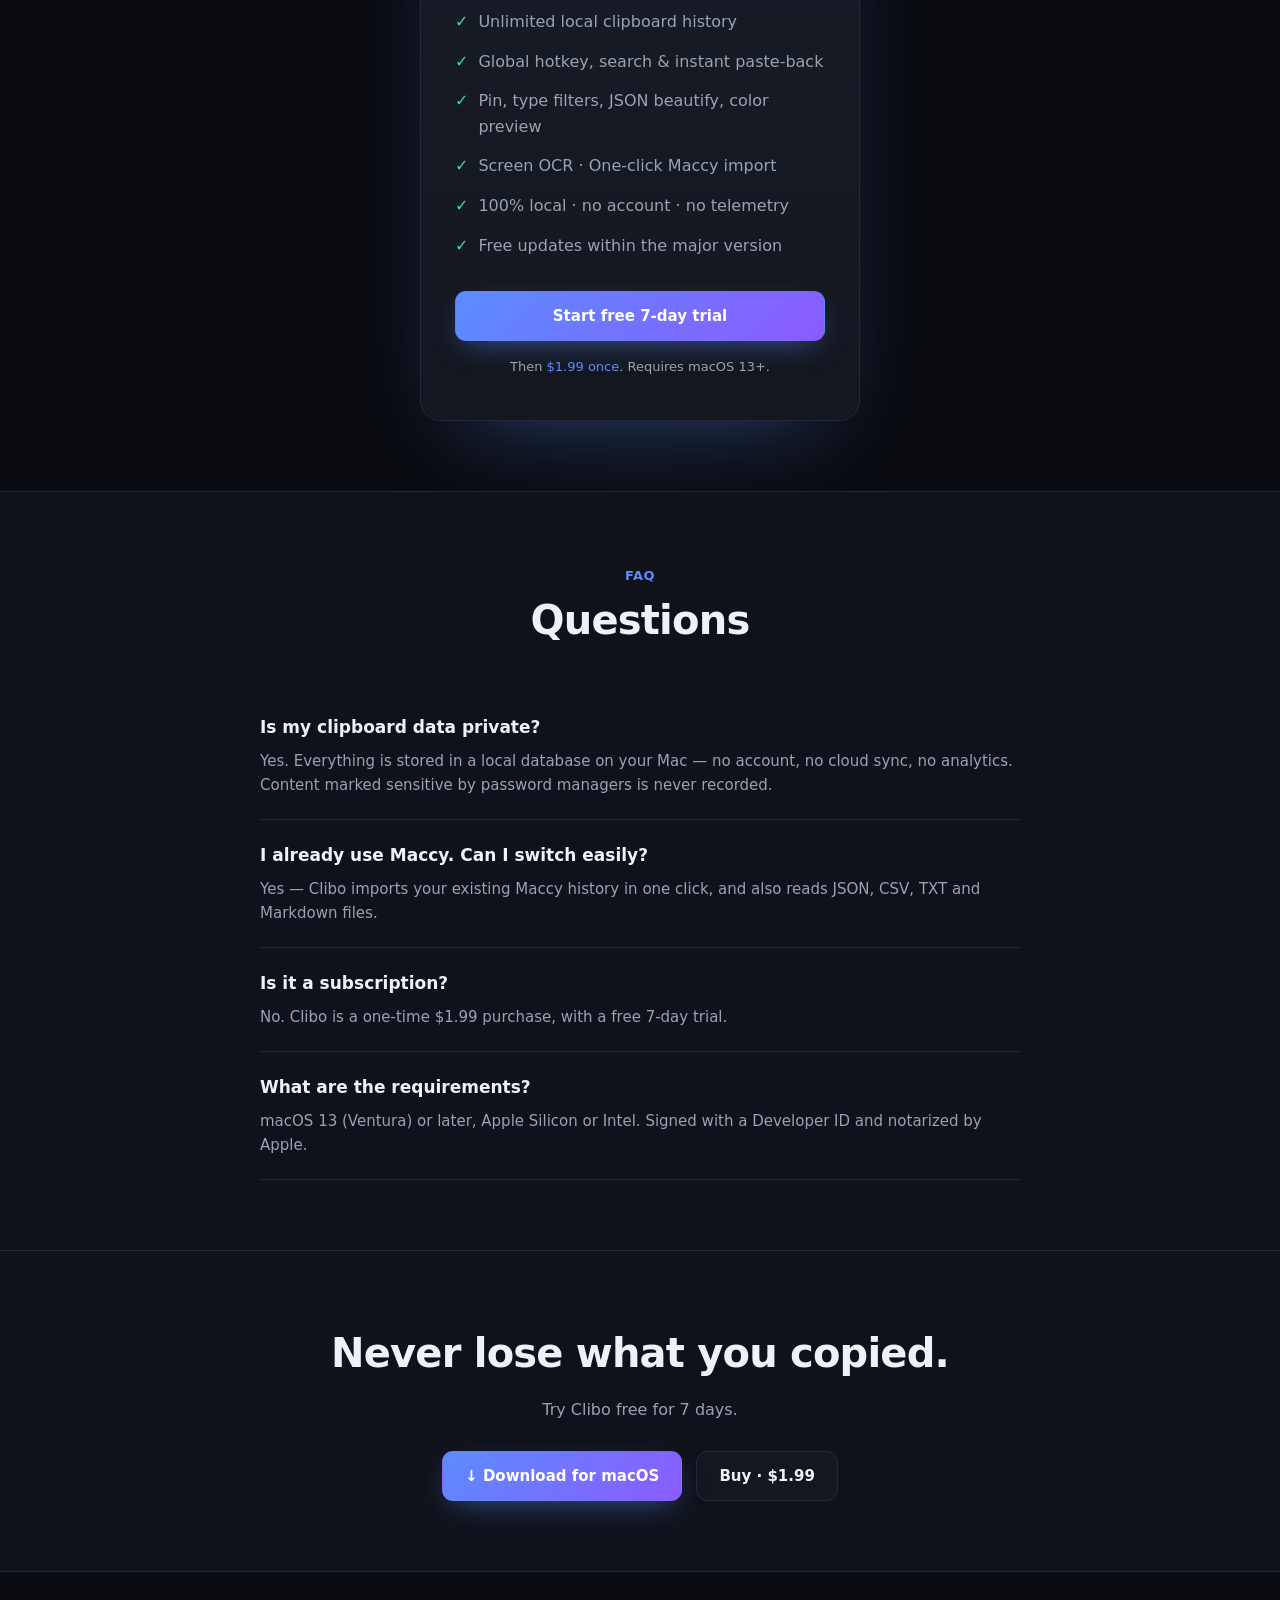
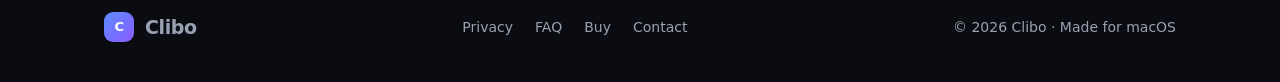
==== commit c9b51af1: "Redesign landing page: image-rich hero + alternating feature sections, v1.0 download, OG image" ====
--- a/index.html
+++ b/index.html
@@ -4,10 +4,12 @@
   <meta charset="UTF-8" />
   <meta name="viewport" content="width=device-width, initial-scale=1.0" />
   <title>Clibo — Never lose what you copied. A private macOS clipboard workbench.</title>
-  <meta name="description" content="Clibo is a native macOS clipboard workbench that remembers everything you copy — text, images, links, colors, code — stored locally, searchable instantly, one keystroke away. Import from Maccy in seconds. Buy once, $1.99." />
+  <meta name="description" content="Clibo remembers everything you copy — text, images, links, colors, code — all stored locally on your Mac, searchable instantly, one keystroke away. Import from Maccy in seconds. Buy once, $1.99." />
   <meta property="og:title" content="Clibo — A private macOS clipboard workbench" />
-  <meta property="og:description" content="Remember everything you copy. Local-first, searchable, one keystroke away. Import from Maccy in seconds." />
+  <meta property="og:description" content="Never lose what you copied. 100% local, searchable, one keystroke away. $1.99 one-time." />
   <meta property="og:type" content="website" />
+  <meta property="og:image" content="https://clibo.xyz/og-cover.png" />
+  <meta name="twitter:card" content="summary_large_image" />
   <link rel="icon" href="favicon.svg" type="image/svg+xml" />
   <link rel="stylesheet" href="styles.css" />
 </head>
@@ -17,157 +19,196 @@
       <a class="logo" href="/"><span class="mark">C</span> Clibo</a>
       <div class="nav-links">
         <a href="#features">Features</a>
-        <a href="#privacy">Privacy</a>
+        <a href="#why">Why Clibo</a>
         <a href="#pricing">Pricing</a>
-        <a href="#faq">FAQ</a>
-        <a class="btn btn-primary btn-sm" href="#pricing">Get Clibo · $1.99</a>
+        <a href="privacy.html">Privacy</a>
+        <a class="btn btn-primary btn-sm" href="https://github.com/qixiaobing54673-cpu/clibo-site/releases/download/v1.0/Clibo-1.0.dmg">Download</a>
       </div>
     </div>
   </nav>
 
+  <!-- HERO -->
   <header class="hero">
-    <div class="wrap">
-      <span class="eyebrow">Native for macOS · 100% local · One-time $1.99</span>
-      <h1>Never lose<br/>what you <span class="grad">copied.</span></h1>
-      <p class="lead">
-        Clibo is a macOS clipboard workbench that remembers everything you copy —
-        text, images, links, colors, code — all stored locally, searchable instantly,
-        one keystroke away.
-      </p>
-      <div class="cta-row">
-        <a class="btn btn-primary" href="#download">↓ Download for macOS</a>
-        <a class="btn btn-ghost" href="#pricing">Buy once · $1.99</a>
-      </div>
-      <p class="subnote">Requires macOS 13+ · Notarized by Apple · Free 7-day trial · Import from Maccy in seconds</p>
-
-      <!-- Search panel mockup -->
-      <div class="mockup">
-        <div class="bar">
-          <span class="dot r"></span><span class="dot y"></span><span class="dot g"></span>
-          <div class="search">Search everything you copied…  ⇧⌘V</div>
+    <div class="wrap hero-grid">
+      <div>
+        <span class="eyebrow">Native macOS · 100% local · $1.99 one-time</span>
+        <h1>Never lose<br/>what you <span class="grad">copied.</span></h1>
+        <p class="lead">A clipboard workbench that remembers everything you copy — text, images, links, colors, code — searchable instantly, one keystroke away. All on your Mac.</p>
+        <div class="cta-row">
+          <a class="btn btn-primary" href="https://github.com/qixiaobing54673-cpu/clibo-site/releases/download/v1.0/Clibo-1.0.dmg">↓ Download for macOS</a>
+          <a class="btn btn-ghost" href="https://dynamo510.gumroad.com/l/uwsir">Buy once · $1.99</a>
         </div>
-        <div class="rows">
-          <div class="row sel"><span class="tag">JSON</span> {"error":"No signatures found matching…"} <span class="src">Chrome</span></div>
-          <div class="row"><span class="tag">Color</span><span class="swatch" style="background:#5b8cff"></span> #5B8CFF <span class="src">Figma</span></div>
-          <div class="row"><span class="tag">Link</span> https://github.com/your/repo <span class="src">Safari</span></div>
-          <div class="row"><span class="tag">SQL</span> SELECT id, name FROM users WHERE… <span class="src">VS Code</span></div>
-          <div class="row"><span class="tag">Email</span> hello@clibo.xyz <span class="src">Mail</span></div>
-        </div>
+        <p class="subnote"><b>Free 7-day trial.</b> Requires macOS 13+ · Signed &amp; notarized by Apple · Import from Maccy in seconds.</p>
+      </div>
+      <div class="visual">
+        <svg viewBox="0 0 560 400" xmlns="http://www.w3.org/2000/svg" role="img" aria-label="Clibo search panel">
+          <rect x="1" y="1" width="558" height="398" rx="18" fill="#14171f" stroke="#232838"/>
+          <circle cx="30" cy="30" r="6" fill="#ff5f57"/><circle cx="50" cy="30" r="6" fill="#febc2e"/><circle cx="70" cy="30" r="6" fill="#28c840"/>
+          <rect x="100" y="17" width="436" height="27" rx="8" fill="#0a0c11"/>
+          <text x="116" y="35" fill="#6b7488" font-family="-apple-system,sans-serif" font-size="13">Search everything you copied…   ⇧⌘V</text>
+          <rect x="12" y="64" width="536" height="50" rx="10" fill="#5b8cff" fill-opacity="0.16"/>
+          <rect x="24" y="79" width="56" height="20" rx="6" fill="#232a38"/><text x="33" y="93" fill="#9fb0ff" font-size="12" font-family="sans-serif" font-weight="600">JSON</text>
+          <text x="92" y="93" fill="#e8eaf0" font-size="14" font-family="ui-monospace,monospace">{"error":"No signatures found…"}</text>
+          <text x="536" y="93" text-anchor="end" fill="#6b7488" font-size="12" font-family="sans-serif">Chrome</text>
+          <rect x="24" y="135" width="56" height="20" rx="6" fill="#232a38"/><text x="32" y="149" fill="#9fb0ff" font-size="12" font-family="sans-serif" font-weight="600">Color</text>
+          <rect x="92" y="135" width="18" height="18" rx="4" fill="#5b8cff"/>
+          <text x="120" y="149" fill="#e8eaf0" font-size="14" font-family="ui-monospace,monospace">#5B8CFF</text>
+          <text x="536" y="149" text-anchor="end" fill="#6b7488" font-size="12" font-family="sans-serif">Figma</text>
+          <rect x="24" y="191" width="50" height="20" rx="6" fill="#232a38"/><text x="33" y="205" fill="#9fb0ff" font-size="12" font-family="sans-serif" font-weight="600">Link</text>
+          <text x="86" y="205" fill="#e8eaf0" font-size="14" font-family="ui-monospace,monospace">github.com/your/repo</text>
+          <text x="536" y="205" text-anchor="end" fill="#6b7488" font-size="12" font-family="sans-serif">Safari</text>
+          <rect x="24" y="247" width="44" height="20" rx="6" fill="#232a38"/><text x="32" y="261" fill="#9fb0ff" font-size="12" font-family="sans-serif" font-weight="600">SQL</text>
+          <text x="80" y="261" fill="#e8eaf0" font-size="14" font-family="ui-monospace,monospace">SELECT id, name FROM users…</text>
+          <text x="536" y="261" text-anchor="end" fill="#6b7488" font-size="12" font-family="sans-serif">VS Code</text>
+          <rect x="24" y="303" width="52" height="20" rx="6" fill="#232a38"/><text x="31" y="317" fill="#9fb0ff" font-size="12" font-family="sans-serif" font-weight="600">Image</text>
+          <rect x="88" y="299" width="34" height="26" rx="4" fill="#2b3346"/><rect x="92" y="312" width="26" height="9" rx="2" fill="#5b8cff" fill-opacity="0.6"/>
+          <text x="132" y="317" fill="#e8eaf0" font-size="14" font-family="ui-monospace,monospace">1280×800</text>
+          <text x="536" y="317" text-anchor="end" fill="#6b7488" font-size="12" font-family="sans-serif">Screenshot</text>
+          <rect x="12" y="350" width="536" height="34" rx="9" fill="#0f121a"/>
+          <text x="28" y="372" fill="#6b7488" font-size="12.5" font-family="sans-serif">↑↓ select   ·   ⏎ paste back   ·   right-click to pin</text>
+        </svg>
       </div>
     </div>
   </header>
 
+  <!-- FEATURES -->
   <section id="features">
-    <div class="wrap">
-      <h2 class="section-title">Built for people who copy all day</h2>
-      <p class="section-sub">Developers and knowledge workers copy hundreds of times a day — and care most about where that data goes.</p>
-      <div class="grid">
-        <div class="card">
-          <div class="ico">🗂️</div>
-          <h3>Everything, captured</h3>
-          <p>Text, images, files, links, colors, dates, emails, phone numbers — automatically detected and typed, so the right thing is always one search away.</p>
-        </div>
-        <div class="card">
-          <div class="ico">🔍</div>
-          <h3>Find it by meaning</h3>
-          <p>Fast keyword and fuzzy search, plus on-device semantic search — describe what you remember, even if you forgot the exact words.</p>
-        </div>
-        <div class="card">
-          <div class="ico">⌨️</div>
-          <h3>Instant recall</h3>
-          <p>One global hotkey opens the panel. Type, arrow, hit Enter — Clibo pastes straight back into the app you were in, focus restored.</p>
-        </div>
-        <div class="card">
-          <div class="ico">🔒</div>
-          <h3>Private by design</h3>
-          <p>100% local. No account, no cloud, no telemetry. Your full clipboard history never leaves your Mac. Password-manager content is never recorded.</p>
-        </div>
-        <div class="card">
-          <div class="ico">📌</div>
-          <h3>Pin &amp; organize</h3>
-          <p>Pin the snippets you reuse, filter by type, preview colors, and beautify JSON with one keystroke. Pinned items never expire.</p>
-        </div>
-        <div class="card">
-          <div class="ico">✨</div>
-          <h3>BYOK AI <span class="soon">Coming soon</span></h3>
-          <p>Translate, rewrite and summarize using your own OpenAI / Anthropic / Gemini / Ollama key — processing never touches our servers.</p>
-        </div>
-      </div>
-    </div>
-  </section>
-
-  <section id="privacy" style="background:var(--bg-soft);">
-    <div class="wrap">
-      <h2 class="section-title">Your clipboard is yours</h2>
-      <p class="section-sub">
-        Most clipboard managers sync your history to their cloud. Clibo doesn't have a cloud.
-        Everything lives in a local database on your Mac — there's no account to create and nothing to leak.
-        When optional AI features arrive, they connect directly to <em>your</em> API key, never through a hosted backend.
-        That keeps our running costs near zero — which is exactly why Clibo can be a one-time purchase instead of a subscription.
-      </p>
-      <div class="cta-row">
-        <a class="btn btn-ghost" href="privacy.html">Read the privacy promise →</a>
-      </div>
-    </div>
-  </section>
-
+    <div class="wrap center">
+      <span class="eyebrow">Features</span>
+      <h2 class="section-title">Everything you copy, at your fingertips</h2>
+      <p class="section-sub">Built for developers and knowledge workers who copy hundreds of times a day.</p>
+    </div>
+
+    <div class="wrap feature">
+      <div class="ftext">
+        <span class="eyebrow">Auto-typed</span>
+        <h3>It knows what you copied</h3>
+        <p>Links, colors, JSON, SQL, code, emails, phone numbers, dates and images are detected automatically — so the right thing is always one filter away.</p>
+        <div class="tick">Color swatches and one-key JSON beautify, built in</div>
+        <div class="tick">Filter the whole history by type in a click</div>
+      </div>
+      <div class="visual">
+        <svg viewBox="0 0 560 360" xmlns="http://www.w3.org/2000/svg" role="img" aria-label="Type detection">
+          <rect x="1" y="1" width="558" height="358" rx="18" fill="#14171f" stroke="#232838"/>
+          <g font-family="-apple-system,sans-serif" font-size="15" font-weight="600">
+            <rect x="36" y="46" width="150" height="48" rx="12" fill="#181c26" stroke="#2a3146"/><text x="60" y="76" fill="#e8eaf0">🔗  Link</text>
+            <rect x="206" y="46" width="186" height="48" rx="12" fill="#181c26" stroke="#2a3146"/><rect x="226" y="60" width="20" height="20" rx="5" fill="#5b8cff"/><text x="256" y="76" fill="#e8eaf0">#5B8CFF</text>
+            <rect x="412" y="46" width="112" height="48" rx="12" fill="#181c26" stroke="#2a3146"/><text x="434" y="76" fill="#e8eaf0">{ } JSON</text>
+            <rect x="36" y="116" width="158" height="48" rx="12" fill="#181c26" stroke="#2a3146"/><text x="60" y="146" fill="#e8eaf0">@  Email</text>
+            <rect x="214" y="116" width="120" height="48" rx="12" fill="#181c26" stroke="#2a3146"/><text x="238" y="146" fill="#e8eaf0">🗄  SQL</text>
+            <rect x="354" y="116" width="170" height="48" rx="12" fill="#181c26" stroke="#2a3146"/><text x="378" y="146" fill="#e8eaf0">☎  Phone</text>
+            <rect x="36" y="186" width="130" height="48" rx="12" fill="#181c26" stroke="#2a3146"/><text x="60" y="216" fill="#e8eaf0">📅  Date</text>
+            <rect x="186" y="186" width="142" height="48" rx="12" fill="#181c26" stroke="#2a3146"/><text x="210" y="216" fill="#e8eaf0">🖼  Image</text>
+            <rect x="348" y="186" width="176" height="48" rx="12" fill="#5b8cff" fill-opacity="0.14" stroke="#3b5bd6"/><text x="372" y="216" fill="#cdd8ff">&lt;/&gt;  Code</text>
+          </g>
+          <rect x="36" y="258" width="488" height="74" rx="12" fill="#0f121a" stroke="#232838"/>
+          <text x="52" y="284" fill="#7a86a8" font-size="13" font-family="ui-monospace,monospace">{"name":"clibo","ok":true}</text>
+          <text x="52" y="312" fill="#3ddc97" font-size="13" font-family="ui-monospace,monospace">⌥⏎  →  beautified, indented JSON</text>
+        </svg>
+      </div>
+    </div>
+
+    <div class="wrap feature reverse">
+      <div class="ftext">
+        <span class="eyebrow">Private by design</span>
+        <h3>Your clipboard never leaves your Mac</h3>
+        <p>Everything lives in a local database on your machine. No account. No cloud. No telemetry. There is nothing to sync and nothing to leak.</p>
+        <div class="tick">Password-manager content is never recorded</div>
+        <div class="tick">Optional AI uses your own API key — never our servers</div>
+      </div>
+      <div class="visual">
+        <svg viewBox="0 0 560 360" xmlns="http://www.w3.org/2000/svg" role="img" aria-label="Local and private">
+          <rect x="1" y="1" width="558" height="358" rx="18" fill="#14171f" stroke="#232838"/>
+          <rect x="150" y="74" width="260" height="158" rx="14" fill="#0f121a" stroke="#2a3146"/>
+          <rect x="120" y="238" width="320" height="16" rx="8" fill="#181c26" stroke="#2a3146"/>
+          <path d="M280 104 l46 18 v34 c0 34 -24 56 -46 66 c-22 -10 -46 -32 -46 -66 v-34 z" fill="#5b8cff" fill-opacity="0.16" stroke="#5b8cff"/>
+          <path d="M268 160 l9 10 l21 -22" fill="none" stroke="#3ddc97" stroke-width="4" stroke-linecap="round" stroke-linejoin="round"/>
+          <text x="280" y="300" text-anchor="middle" fill="#9aa3b2" font-size="14" font-family="sans-serif">Everything stays on this Mac</text>
+          <text x="280" y="324" text-anchor="middle" fill="#6b7488" font-size="12" font-family="sans-serif">no account · no cloud · no telemetry</text>
+        </svg>
+      </div>
+    </div>
+
+    <div class="wrap feature">
+      <div class="ftext">
+        <span class="eyebrow">Power tools</span>
+        <h3>A workbench, not just a list</h3>
+        <p>Pin the snippets you reuse, grab text off your screen with on-device OCR, and bring your whole history over from Maccy in one click.</p>
+        <div class="tick">Global hotkey ⇧⌘V — search, then ⏎ pastes back into your app</div>
+        <div class="tick">Pinned items never expire or get trimmed</div>
+      </div>
+      <div class="visual">
+        <svg viewBox="0 0 560 360" xmlns="http://www.w3.org/2000/svg" role="img" aria-label="Power tools">
+          <rect x="1" y="1" width="558" height="358" rx="18" fill="#14171f" stroke="#232838"/>
+          <g font-family="-apple-system,sans-serif">
+            <rect x="36" y="40" width="232" height="130" rx="14" fill="#181c26" stroke="#2a3146"/>
+            <text x="56" y="88" font-size="30">📌</text><text x="56" y="126" fill="#e8eaf0" font-size="18" font-weight="700">Pin favorites</text><text x="56" y="151" fill="#98a2b3" font-size="13">always on top, never expire</text>
+            <rect x="292" y="40" width="232" height="130" rx="14" fill="#181c26" stroke="#2a3146"/>
+            <text x="312" y="88" font-size="30">📷</text><text x="312" y="126" fill="#e8eaf0" font-size="18" font-weight="700">Screen OCR</text><text x="312" y="151" fill="#98a2b3" font-size="13">grab text from anywhere</text>
+            <rect x="36" y="190" width="232" height="130" rx="14" fill="#181c26" stroke="#2a3146"/>
+            <text x="56" y="238" font-size="30">⇄</text><text x="56" y="276" fill="#e8eaf0" font-size="18" font-weight="700">Import from Maccy</text><text x="56" y="301" fill="#98a2b3" font-size="13">one click · JSON/CSV/TXT/MD</text>
+            <rect x="292" y="190" width="232" height="130" rx="14" fill="#5b8cff" fill-opacity="0.12" stroke="#3b5bd6"/>
+            <text x="312" y="238" font-size="30">⌨️</text><text x="312" y="276" fill="#cdd8ff" font-size="18" font-weight="700">⇧⌘V → paste back</text><text x="312" y="301" fill="#9fb0ff" font-size="13">focus returns to your app</text>
+          </g>
+        </svg>
+      </div>
+    </div>
+  </section>
+
+  <!-- WHY -->
+  <section id="why" class="why">
+    <div class="wrap center">
+      <span class="eyebrow">Why Clibo</span>
+      <h2 class="section-title">Made the way a clipboard should be</h2>
+      <div class="why-grid">
+        <div class="why-card"><div class="i">🔒</div><h4>Local-first, always</h4><p>Most managers sync your history to their cloud. Clibo has no cloud and no account — your data simply stays with you.</p></div>
+        <div class="why-card"><div class="i">💸</div><h4>Buy once, not forever</h4><p>No subscription. $1.99 one time. Because your data and keys stay on your Mac, our costs stay near zero.</p></div>
+        <div class="why-card"><div class="i">⚡</div><h4>Built for developers</h4><p>JSON, SQL, code, colors and error logs are first-class. The paste-back loop is tuned to disappear into your workflow.</p></div>
+      </div>
+    </div>
+  </section>
+
+  <!-- PRICING -->
   <section id="pricing">
-    <div class="wrap">
+    <div class="wrap center">
+      <span class="eyebrow">Pricing</span>
       <h2 class="section-title">Buy once. Yours forever.</h2>
-      <p class="section-sub">No subscription. No account. Just a fast, private clipboard you own.</p>
       <div class="price-card">
         <div class="price">$1.99 <small>one-time</small></div>
         <ul>
           <li>Unlimited local clipboard history</li>
           <li>Global hotkey, search &amp; instant paste-back</li>
           <li>Pin, type filters, JSON beautify, color preview</li>
-          <li>One-click import from Maccy (+ JSON/CSV/TXT/MD)</li>
+          <li>Screen OCR · One-click Maccy import</li>
           <li>100% local · no account · no telemetry</li>
           <li>Free updates within the major version</li>
         </ul>
-        <a class="btn btn-primary" href="#download" style="width:100%; justify-content:center;">Start free 7-day trial</a>
-        <p class="subnote">Then $1.99 once. Requires macOS 13+.</p>
-      </div>
-    </div>
-  </section>
-
-  <section id="faq" style="background:var(--bg-soft);">
+        <a class="btn btn-primary" href="https://github.com/qixiaobing54673-cpu/clibo-site/releases/download/v1.0/Clibo-1.0.dmg" style="width:100%;justify-content:center;">Start free 7-day trial</a>
+        <p class="subnote">Then <a href="https://dynamo510.gumroad.com/l/uwsir" style="color:var(--accent)">$1.99 once</a>. Requires macOS 13+.</p>
+      </div>
+    </div>
+  </section>
+
+  <!-- FAQ -->
+  <section id="faq" style="background:var(--bg-soft);border-top:1px solid var(--border);">
+    <div class="wrap center"><span class="eyebrow">FAQ</span><h2 class="section-title">Questions</h2></div>
+    <div class="wrap"><div class="faq">
+      <div class="qa"><h4>Is my clipboard data private?</h4><p>Yes. Everything is stored in a local database on your Mac — no account, no cloud sync, no analytics. Content marked sensitive by password managers is never recorded.</p></div>
+      <div class="qa"><h4>I already use Maccy. Can I switch easily?</h4><p>Yes — Clibo imports your existing Maccy history in one click, and also reads JSON, CSV, TXT and Markdown files.</p></div>
+      <div class="qa"><h4>Is it a subscription?</h4><p>No. Clibo is a one-time $1.99 purchase, with a free 7-day trial.</p></div>
+      <div class="qa"><h4>What are the requirements?</h4><p>macOS 13 (Ventura) or later, Apple Silicon or Intel. Signed with a Developer ID and notarized by Apple.</p></div>
+    </div></div>
+  </section>
+
+  <!-- FINAL CTA -->
+  <section class="final">
     <div class="wrap">
-      <h2 class="section-title">Questions</h2>
-      <div class="faq">
-        <div class="qa">
-          <h4>Is my clipboard data private?</h4>
-          <p>Yes. Everything is stored in a local database on your Mac. There's no account, no cloud sync, and no analytics. Content marked sensitive by password managers is never recorded.</p>
-        </div>
-        <div class="qa">
-          <h4>I already use Maccy. Can I switch easily?</h4>
-          <p>Yes — Clibo imports your existing Maccy history in one click, and also reads JSON, CSV, TXT and Markdown files.</p>
-        </div>
-        <div class="qa">
-          <h4>Is it a subscription?</h4>
-          <p>No. Clibo is a one-time $1.99 purchase. Because your data and AI keys stay on your machine, our costs stay low — so you don't pay monthly.</p>
-        </div>
-        <div class="qa">
-          <h4>What are the system requirements?</h4>
-          <p>macOS 13 (Ventura) or later, Apple Silicon or Intel. The app is signed with a Developer ID and notarized by Apple.</p>
-        </div>
-        <div class="qa">
-          <h4>Why isn't it on the Mac App Store?</h4>
-          <p>Clibo uses a local on-device search engine that the App Store sandbox doesn't allow. Distributing directly also means no 30% cut — which helps keep the price at $1.99.</p>
-        </div>
-      </div>
-    </div>
-  </section>
-
-  <section id="download" style="text-align:center;">
-    <div class="wrap">
-      <h2 class="section-title">Try Clibo today</h2>
-      <p class="section-sub">Download the latest build and start your free trial.</p>
-      <div class="cta-row">
-        <a class="btn btn-primary" href="#" data-todo="link to latest notarized DMG (GitHub Release)">↓ Download Clibo for macOS</a>
-        <a class="btn btn-ghost" href="https://dynamo510.gumroad.com/l/uwsir">Buy a license · $1.99</a>
-      </div>
-      <p class="subnote">Build links are wired up at release. See README for setup.</p>
+      <h2 class="section-title">Never lose what you copied.</h2>
+      <p class="section-sub" style="margin:12px auto 0;">Try Clibo free for 7 days.</p>
+      <div class="cta-row" style="justify-content:center;margin-top:28px;">
+        <a class="btn btn-primary" href="https://github.com/qixiaobing54673-cpu/clibo-site/releases/download/v1.0/Clibo-1.0.dmg">↓ Download for macOS</a>
+        <a class="btn btn-ghost" href="https://dynamo510.gumroad.com/l/uwsir">Buy · $1.99</a>
+      </div>
     </div>
   </section>
 
@@ -176,8 +217,8 @@
       <div class="logo"><span class="mark">C</span> Clibo</div>
       <div class="foot-links">
         <a href="privacy.html">Privacy</a>
-        <a href="#" data-todo="support/feedback URL">Support</a>
         <a href="#faq">FAQ</a>
+        <a href="https://dynamo510.gumroad.com/l/uwsir">Buy</a>
         <a href="mailto:hello@clibo.xyz">Contact</a>
       </div>
       <div>© 2026 Clibo · Made for macOS</div>
--- a/styles.css
+++ b/styles.css
@@ -1,114 +1,102 @@
 :root {
-  --bg: #0d0f14;
-  --bg-soft: #14171f;
-  --card: #181b24;
-  --border: #262b38;
-  --text: #e8eaf0;
-  --muted: #9aa3b2;
+  --bg: #0a0c11;
+  --bg-soft: #0f121a;
+  --card: #14171f;
+  --card-2: #181c26;
+  --border: #232838;
+  --text: #eef1f6;
+  --muted: #98a2b3;
   --accent: #5b8cff;
   --accent-2: #8b5bff;
   --green: #3ddc97;
-  --radius: 14px;
-  --maxw: 1080px;
+  --r: 16px;
+  --maxw: 1120px;
 }
-
 * { box-sizing: border-box; margin: 0; padding: 0; }
 html { scroll-behavior: smooth; }
 body {
   font-family: -apple-system, BlinkMacSystemFont, "SF Pro Text", "Segoe UI", Inter, system-ui, sans-serif;
-  background: var(--bg);
-  color: var(--text);
-  line-height: 1.6;
+  background: var(--bg); color: var(--text); line-height: 1.6;
   -webkit-font-smoothing: antialiased;
+  background-image:
+    radial-gradient(900px 500px at 12% -5%, rgba(91,140,255,0.16), transparent 60%),
+    radial-gradient(800px 500px at 100% 0%, rgba(139,91,255,0.12), transparent 55%);
+  background-repeat: no-repeat;
 }
 a { color: inherit; text-decoration: none; }
 .wrap { max-width: var(--maxw); margin: 0 auto; padding: 0 24px; }
+.eyebrow { color: var(--accent); font-size: 13px; font-weight: 600; letter-spacing: .04em; text-transform: uppercase; }
+.grad { background: linear-gradient(120deg, var(--accent), var(--accent-2)); -webkit-background-clip: text; background-clip: text; -webkit-text-fill-color: transparent; }
 
 /* Nav */
-nav {
-  position: sticky; top: 0; z-index: 50;
-  backdrop-filter: blur(12px);
-  background: rgba(13,15,20,0.72);
-  border-bottom: 1px solid var(--border);
-}
-nav .wrap { display: flex; align-items: center; justify-content: space-between; height: 64px; }
-.logo { display: flex; align-items: center; gap: 10px; font-weight: 700; font-size: 18px; letter-spacing: -0.02em; }
-.logo .mark {
-  width: 28px; height: 28px; border-radius: 8px;
-  background: linear-gradient(135deg, var(--accent), var(--accent-2));
-  display: grid; place-items: center; color: white; font-size: 15px;
-}
-.nav-links { display: flex; align-items: center; gap: 24px; font-size: 14px; color: var(--muted); }
+nav { position: sticky; top: 0; z-index: 50; backdrop-filter: blur(14px); background: rgba(10,12,17,.72); border-bottom: 1px solid var(--border); }
+nav .wrap { display: flex; align-items: center; justify-content: space-between; height: 66px; }
+.logo { display: flex; align-items: center; gap: 11px; font-weight: 700; font-size: 19px; letter-spacing: -.02em; }
+.logo .mark { width: 30px; height: 30px; border-radius: 9px; background: linear-gradient(135deg, var(--accent), var(--accent-2)); display: grid; place-items: center; color: #fff; font-size: 13px; font-weight: 800; }
+.nav-links { display: flex; align-items: center; gap: 26px; font-size: 14px; color: var(--muted); }
 .nav-links a:hover { color: var(--text); }
 
 /* Buttons */
-.btn {
-  display: inline-flex; align-items: center; gap: 8px;
-  padding: 11px 20px; border-radius: 10px; font-weight: 600; font-size: 15px;
-  border: 1px solid transparent; cursor: pointer; transition: transform .12s ease, opacity .12s ease;
-}
-.btn:hover { transform: translateY(-1px); }
-.btn-primary { background: linear-gradient(135deg, var(--accent), var(--accent-2)); color: white; }
-.btn-ghost { border-color: var(--border); color: var(--text); background: var(--card); }
-.btn-sm { padding: 8px 14px; font-size: 14px; }
+.btn { display: inline-flex; align-items: center; gap: 8px; padding: 12px 22px; border-radius: 11px; font-weight: 600; font-size: 15px; border: 1px solid transparent; cursor: pointer; transition: transform .12s ease, box-shadow .2s ease, background .2s; }
+.btn-primary { background: linear-gradient(135deg, var(--accent), var(--accent-2)); color: #fff; box-shadow: 0 10px 30px -10px rgba(91,140,255,.55); }
+.btn-primary:hover { transform: translateY(-2px); box-shadow: 0 16px 40px -12px rgba(91,140,255,.7); }
+.btn-ghost { border-color: var(--border); color: var(--text); background: rgba(255,255,255,.02); }
+.btn-ghost:hover { transform: translateY(-2px); border-color: #34405c; }
+.btn-sm { padding: 9px 16px; font-size: 14px; }
 
 /* Hero */
-.hero { padding: 88px 0 64px; text-align: center; }
-.eyebrow {
-  display: inline-block; font-size: 13px; color: var(--accent);
-  border: 1px solid var(--border); border-radius: 999px; padding: 5px 14px; margin-bottom: 22px;
-}
-.hero h1 { font-size: clamp(34px, 6vw, 60px); line-height: 1.05; letter-spacing: -0.03em; font-weight: 800; }
-.hero h1 .grad { background: linear-gradient(135deg, var(--accent), var(--accent-2)); -webkit-background-clip: text; background-clip: text; -webkit-text-fill-color: transparent; }
-.hero p.lead { max-width: 640px; margin: 22px auto 0; font-size: 18px; color: var(--muted); }
-.cta-row { display: flex; gap: 14px; justify-content: center; margin-top: 32px; flex-wrap: wrap; }
+.hero { padding: 84px 0 40px; }
+.hero-grid { display: grid; grid-template-columns: 1.05fr .95fr; gap: 56px; align-items: center; }
+.hero h1 { font-size: clamp(40px, 5.4vw, 68px); line-height: 1.03; letter-spacing: -.03em; font-weight: 800; margin: 18px 0 0; }
+.hero p.lead { max-width: 520px; margin-top: 22px; font-size: 19px; color: var(--muted); }
+.cta-row { display: flex; gap: 14px; margin-top: 32px; flex-wrap: wrap; }
 .subnote { margin-top: 16px; font-size: 13px; color: var(--muted); }
+.subnote b { color: var(--text); font-weight: 600; }
 
-/* Mockup */
-.mockup {
-  max-width: 620px; margin: 56px auto 0; background: var(--card);
-  border: 1px solid var(--border); border-radius: 16px; overflow: hidden;
-  box-shadow: 0 30px 80px -30px rgba(91,140,255,0.35);
-}
-.mockup .bar { display: flex; align-items: center; gap: 8px; padding: 12px 16px; border-bottom: 1px solid var(--border); }
-.dot { width: 11px; height: 11px; border-radius: 50%; }
-.dot.r { background: #ff5f57; } .dot.y { background: #febc2e; } .dot.g { background: #28c840; }
-.mockup .search { margin-left: 10px; flex: 1; background: var(--bg-soft); border: 1px solid var(--border); border-radius: 8px; padding: 7px 12px; font-size: 13px; color: var(--muted); text-align: left; }
-.mockup .rows { padding: 8px; text-align: left; }
-.row { display: flex; align-items: center; gap: 10px; padding: 9px 12px; border-radius: 8px; font-size: 14px; }
-.row.sel { background: rgba(91,140,255,0.16); }
-.tag { font-size: 11px; padding: 2px 8px; border-radius: 6px; background: var(--bg-soft); color: var(--muted); border: 1px solid var(--border); }
-.swatch { width: 14px; height: 14px; border-radius: 4px; }
-.row .src { margin-left: auto; font-size: 12px; color: var(--muted); }
+/* Visual frame (holds SVG mockups) */
+.visual { position: relative; }
+.visual::before { content:""; position:absolute; inset:-8% -6% -10% -6%; background: radial-gradient(closest-side, rgba(91,140,255,.30), transparent 70%); filter: blur(10px); z-index:0; }
+.visual svg { position: relative; z-index: 1; width: 100%; height: auto; border-radius: 18px; box-shadow: 0 40px 90px -40px rgba(0,0,0,.8); }
 
 /* Sections */
-section { padding: 72px 0; }
-.section-title { text-align: center; font-size: clamp(26px, 4vw, 38px); font-weight: 800; letter-spacing: -0.02em; }
-.section-sub { text-align: center; color: var(--muted); margin-top: 12px; max-width: 560px; margin-left: auto; margin-right: auto; }
+section { padding: 70px 0; }
+.center { text-align: center; }
+.section-title { font-size: clamp(28px, 4vw, 40px); font-weight: 800; letter-spacing: -.02em; }
+.section-sub { color: var(--muted); margin-top: 12px; max-width: 580px; }
+.center .section-sub { margin-left: auto; margin-right: auto; }
 
-.grid { display: grid; grid-template-columns: repeat(3, 1fr); gap: 18px; margin-top: 48px; }
-.card { background: var(--card); border: 1px solid var(--border); border-radius: var(--radius); padding: 26px; }
-.card .ico { width: 40px; height: 40px; border-radius: 10px; background: var(--bg-soft); display: grid; place-items: center; font-size: 20px; margin-bottom: 16px; }
-.card h3 { font-size: 17px; margin-bottom: 8px; }
-.card h3 .soon { font-size: 11px; color: var(--accent); border: 1px solid var(--border); border-radius: 6px; padding: 2px 7px; margin-left: 6px; vertical-align: middle; }
-.card p { font-size: 14px; color: var(--muted); }
+/* Alternating feature rows */
+.feature { display: grid; grid-template-columns: 1fr 1fr; gap: 56px; align-items: center; padding: 46px 0; }
+.feature.reverse .ftext { order: 2; }
+.feature h3 { font-size: 28px; letter-spacing: -.02em; margin: 10px 0 12px; }
+.feature p { color: var(--muted); font-size: 16px; max-width: 460px; }
+.feature .tick { color: var(--text); font-size: 15px; margin-top: 14px; display: flex; gap: 10px; align-items: flex-start; }
+.feature .tick::before { content: "✓"; color: var(--green); font-weight: 700; }
+
+/* Why / comparison */
+.why { background: var(--bg-soft); border-top: 1px solid var(--border); border-bottom: 1px solid var(--border); }
+.why-grid { display: grid; grid-template-columns: repeat(3,1fr); gap: 18px; margin-top: 44px; }
+.why-card { background: var(--card); border: 1px solid var(--border); border-radius: var(--r); padding: 26px; }
+.why-card .i { width: 42px; height: 42px; border-radius: 11px; background: var(--card-2); display: grid; place-items: center; font-size: 20px; margin-bottom: 14px; }
+.why-card h4 { font-size: 17px; margin-bottom: 8px; }
+.why-card p { color: var(--muted); font-size: 14px; }
 
 /* Pricing */
-.price-card {
-  max-width: 420px; margin: 44px auto 0; text-align: center;
-  background: var(--card); border: 1px solid var(--border); border-radius: 18px; padding: 40px 32px;
-}
-.price { font-size: 56px; font-weight: 800; letter-spacing: -0.03em; }
+.price-card { max-width: 440px; margin: 44px auto 0; text-align: center; background: linear-gradient(180deg, var(--card-2), var(--card)); border: 1px solid var(--border); border-radius: 20px; padding: 42px 34px; box-shadow: 0 40px 90px -50px rgba(91,140,255,.5); }
+.price { font-size: 60px; font-weight: 800; letter-spacing: -.03em; }
 .price small { font-size: 18px; color: var(--muted); font-weight: 600; }
 .price-card ul { list-style: none; margin: 26px 0; text-align: left; }
 .price-card li { padding: 7px 0; color: var(--muted); display: flex; gap: 10px; }
 .price-card li::before { content: "✓"; color: var(--green); font-weight: 700; }
 
 /* FAQ */
-.faq { max-width: 720px; margin: 44px auto 0; }
+.faq { max-width: 760px; margin: 40px auto 0; }
 .qa { border-bottom: 1px solid var(--border); padding: 22px 0; }
-.qa h4 { font-size: 16px; margin-bottom: 8px; }
-.qa p { color: var(--muted); font-size: 14px; }
+.qa h4 { font-size: 17px; margin-bottom: 8px; }
+.qa p { color: var(--muted); font-size: 15px; }
+
+/* Final CTA */
+.final { text-align: center; background: var(--bg-soft); border-top: 1px solid var(--border); }
 
 /* Footer */
 footer { border-top: 1px solid var(--border); padding: 40px 0; color: var(--muted); font-size: 14px; }
@@ -116,7 +104,10 @@
 footer a:hover { color: var(--text); }
 .foot-links { display: flex; gap: 22px; }
 
-@media (max-width: 760px) {
-  .grid { grid-template-columns: 1fr; }
+@media (max-width: 880px) {
+  .hero-grid, .feature { grid-template-columns: 1fr; gap: 32px; }
+  .feature.reverse .ftext { order: 0; }
+  .why-grid { grid-template-columns: 1fr; }
   .nav-links a:not(.btn) { display: none; }
+  .hero { padding: 56px 0 20px; }
 }
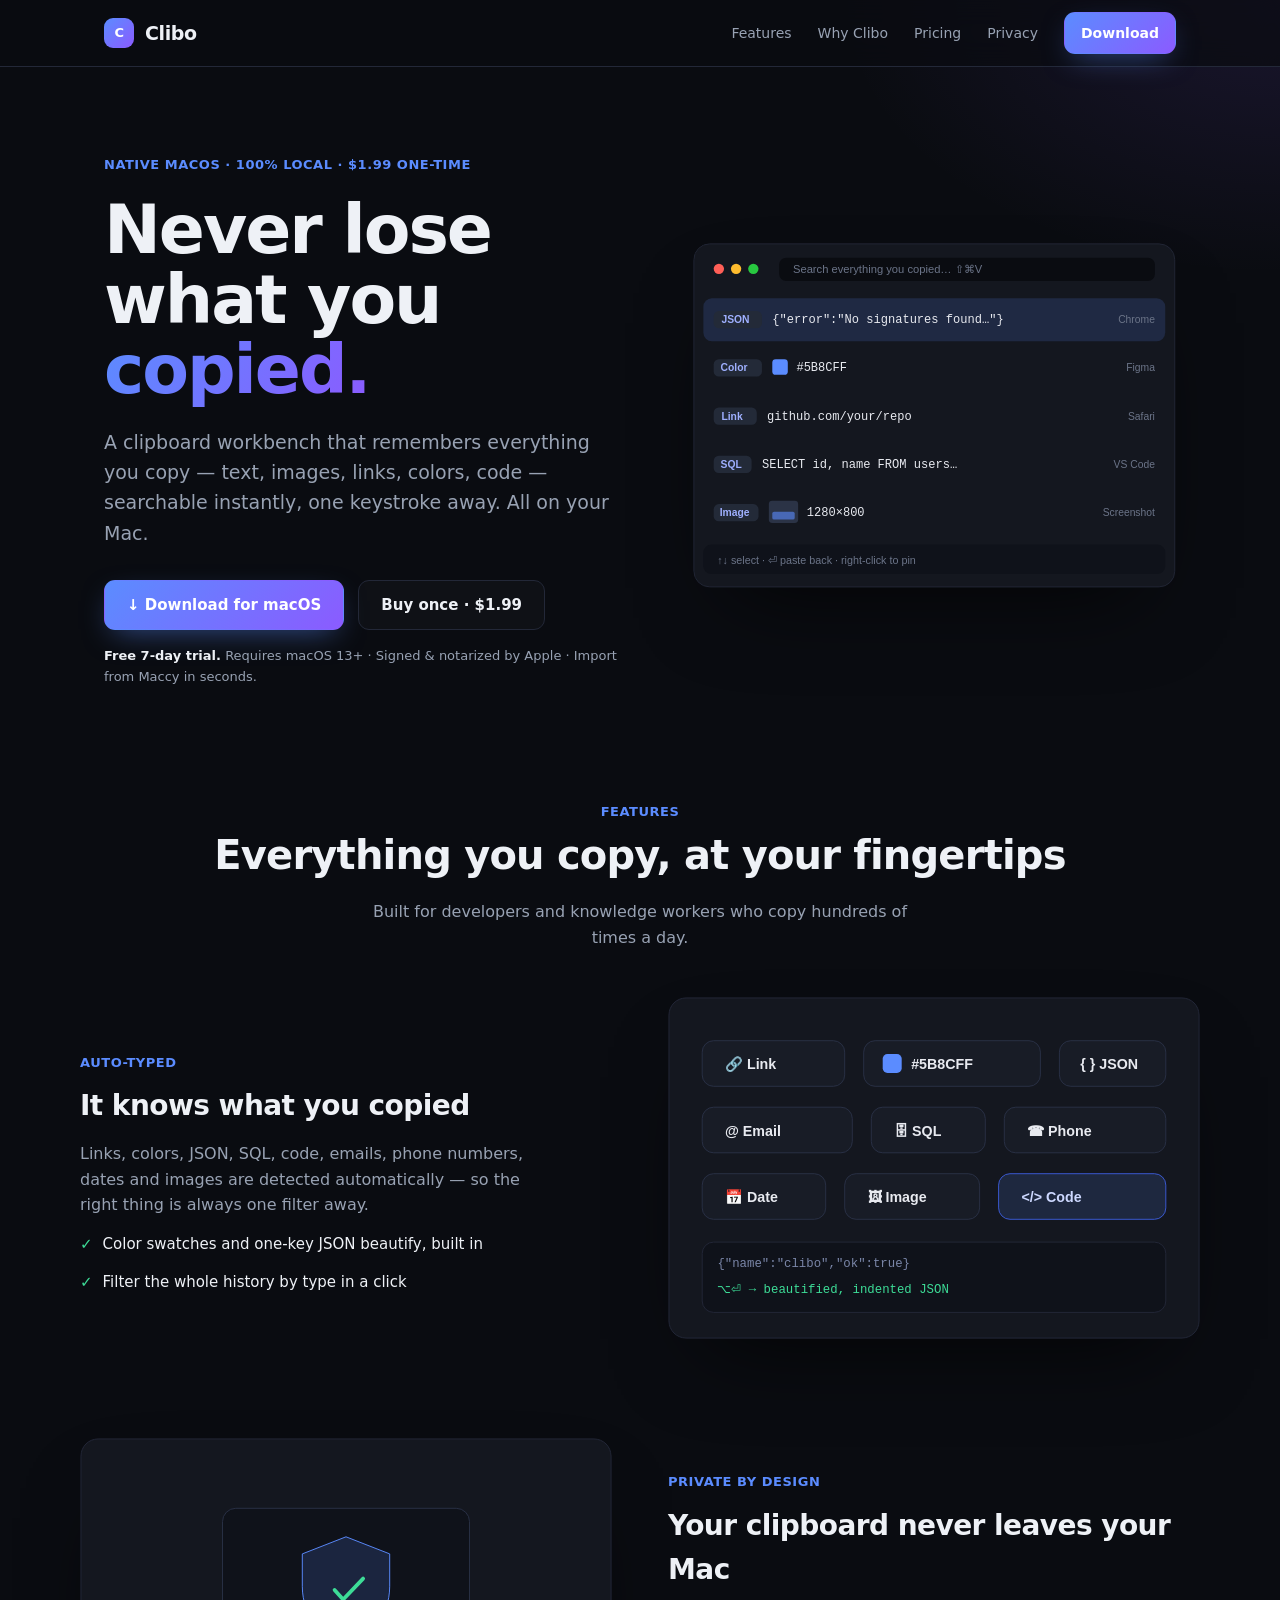
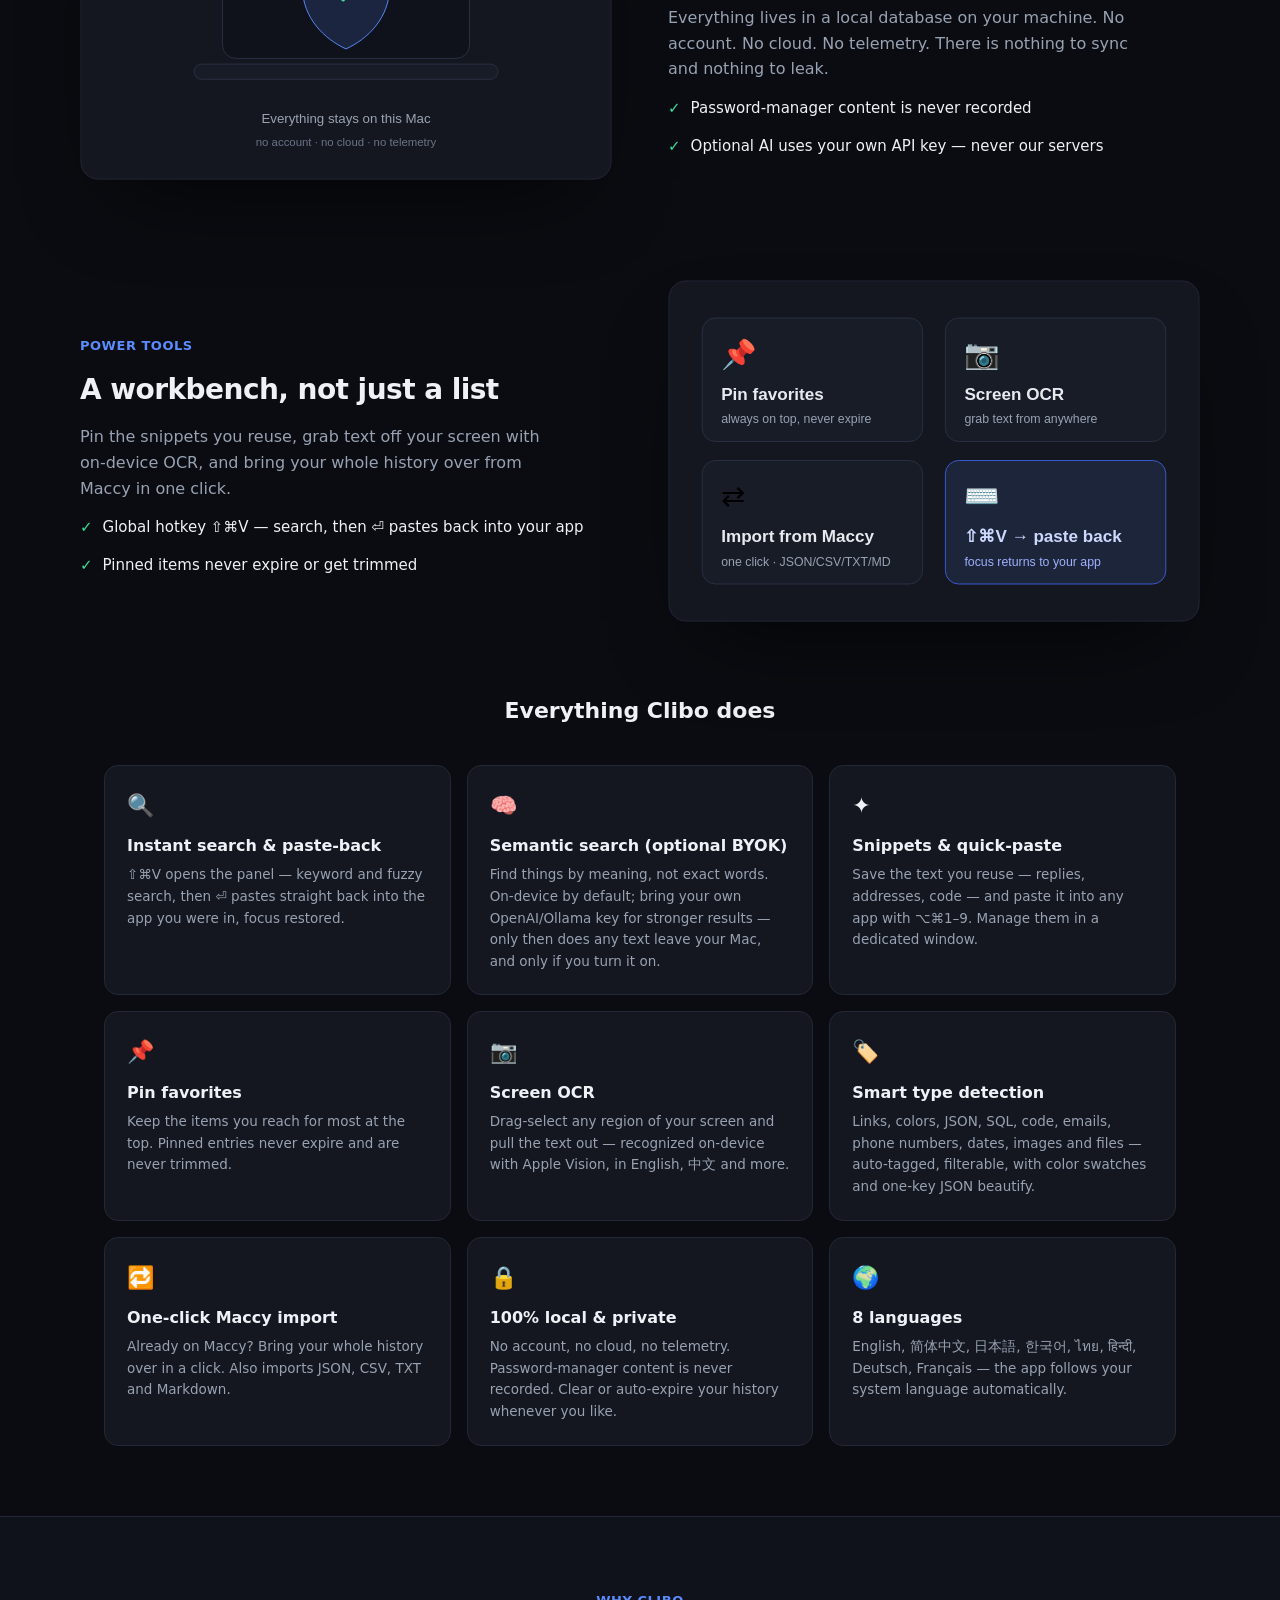
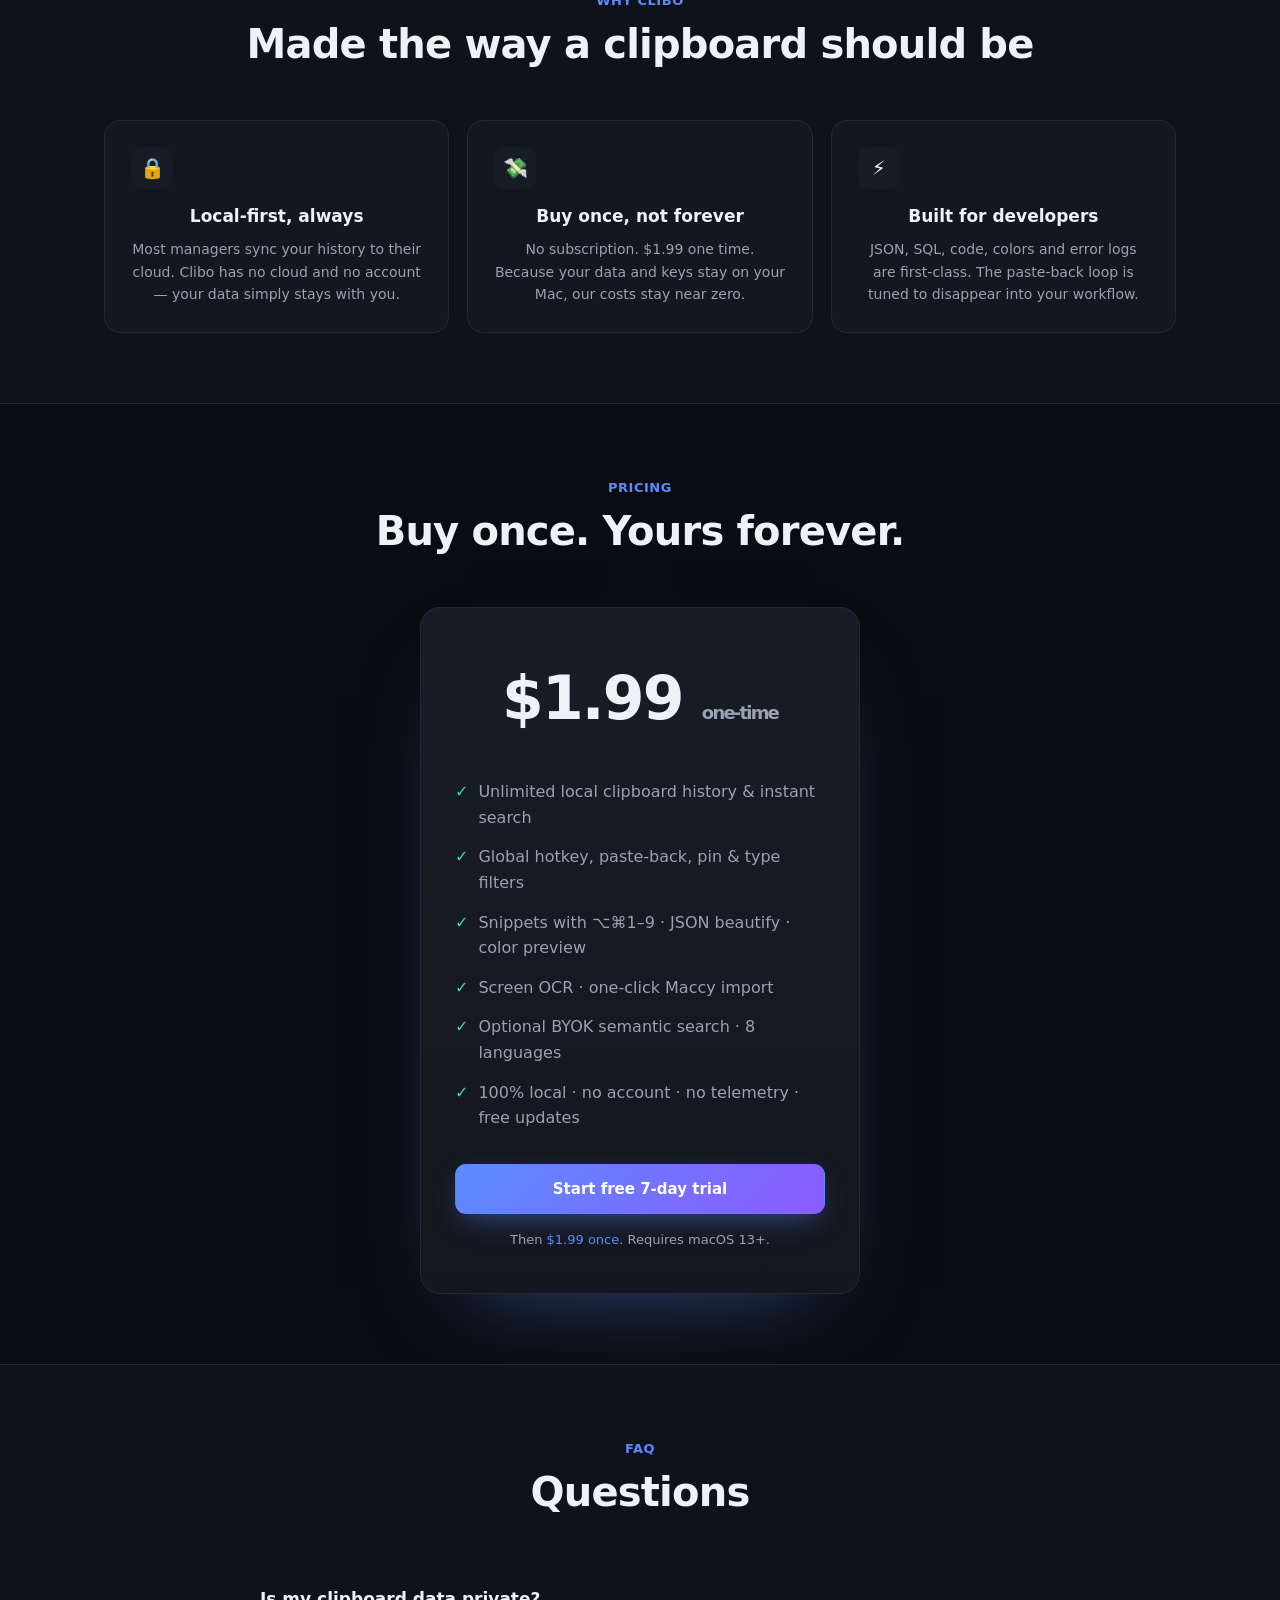
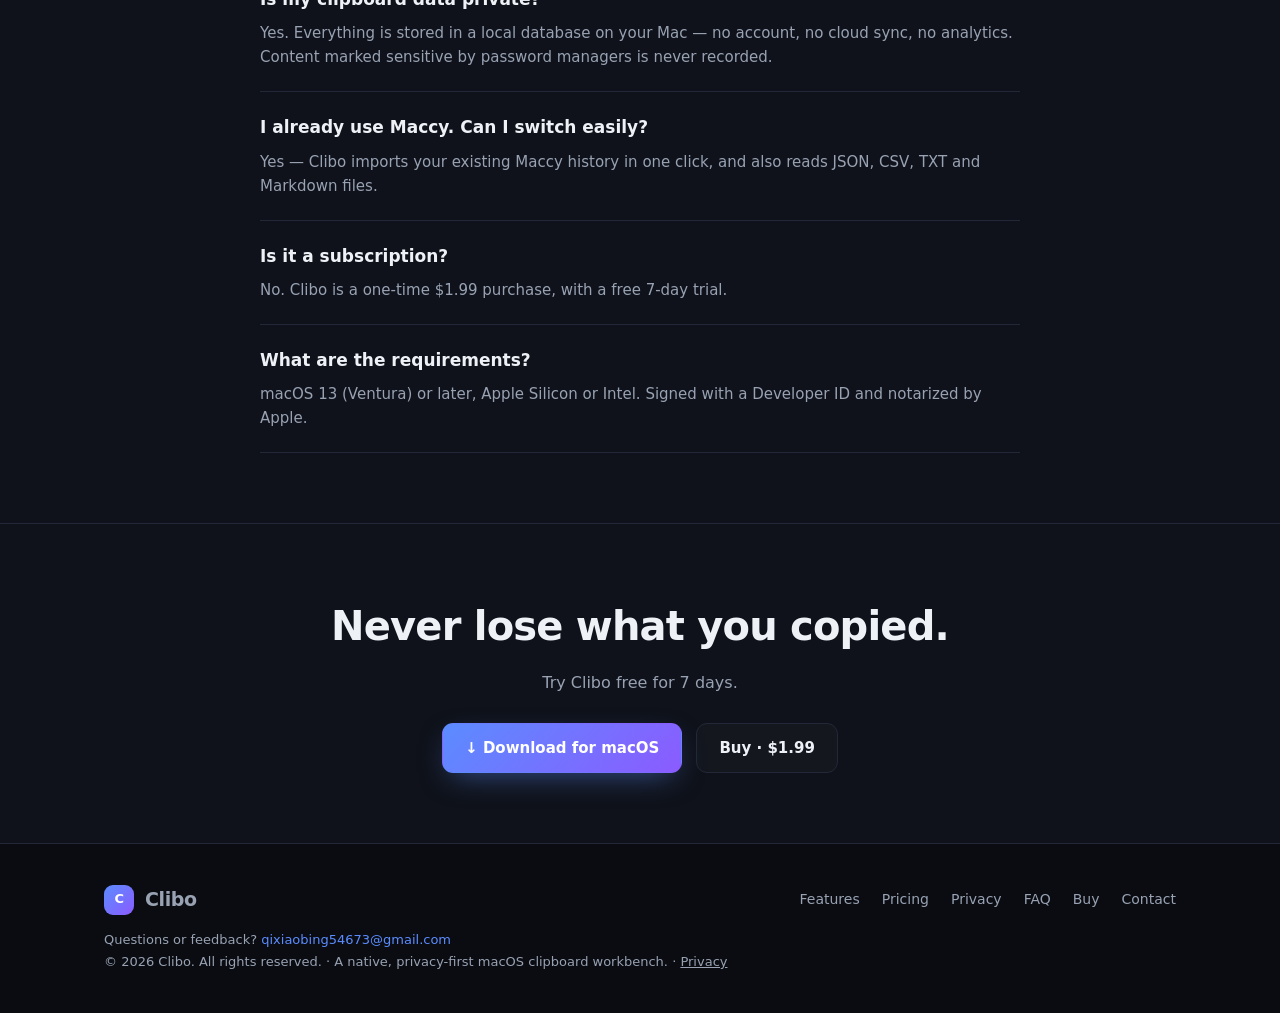
==== commit bea8faeb: "Landing page: full feature grid (Snippets/OCR/BYOK/8 languages), contact email, privacy & copyright" ====
--- a/index.html
+++ b/index.html
@@ -11,7 +11,76 @@
   <meta property="og:image" content="https://clibo.xyz/og-cover.png" />
   <meta name="twitter:card" content="summary_large_image" />
   <link rel="icon" href="favicon.svg" type="image/svg+xml" />
-  <link rel="stylesheet" href="styles.css" />
+  <style>
+:root{--bg:#0a0c11;--bg-soft:#0f121a;--card:#14171f;--card-2:#181c26;--border:#232838;--text:#eef1f6;--muted:#98a2b3;--accent:#5b8cff;--accent-2:#8b5bff;--green:#3ddc97;--r:16px;--maxw:1120px;}
+*{box-sizing:border-box;margin:0;padding:0;}
+html{scroll-behavior:smooth;}
+body{font-family:-apple-system,BlinkMacSystemFont,"SF Pro Text","Segoe UI",Inter,system-ui,sans-serif;background:var(--bg);color:var(--text);line-height:1.6;-webkit-font-smoothing:antialiased;background-image:radial-gradient(900px 500px at 12% -5%,rgba(91,140,255,0.16),transparent 60%),radial-gradient(800px 500px at 100% 0%,rgba(139,91,255,0.12),transparent 55%);background-repeat:no-repeat;}
+a{color:inherit;text-decoration:none;}
+.wrap{max-width:var(--maxw);margin:0 auto;padding:0 24px;}
+.eyebrow{color:var(--accent);font-size:13px;font-weight:600;letter-spacing:.04em;text-transform:uppercase;}
+.grad{background:linear-gradient(120deg,var(--accent),var(--accent-2));-webkit-background-clip:text;background-clip:text;-webkit-text-fill-color:transparent;}
+nav{position:sticky;top:0;z-index:50;backdrop-filter:blur(14px);background:rgba(10,12,17,.72);border-bottom:1px solid var(--border);}
+nav .wrap{display:flex;align-items:center;justify-content:space-between;height:66px;}
+.logo{display:flex;align-items:center;gap:11px;font-weight:700;font-size:19px;letter-spacing:-.02em;}
+.logo .mark{width:30px;height:30px;border-radius:9px;background:linear-gradient(135deg,var(--accent),var(--accent-2));display:grid;place-items:center;color:#fff;font-size:13px;font-weight:800;}
+.nav-links{display:flex;align-items:center;gap:26px;font-size:14px;color:var(--muted);}
+.nav-links a:hover{color:var(--text);}
+.btn{display:inline-flex;align-items:center;gap:8px;padding:12px 22px;border-radius:11px;font-weight:600;font-size:15px;border:1px solid transparent;cursor:pointer;transition:transform .12s ease,box-shadow .2s ease,background .2s;}
+.btn-primary{background:linear-gradient(135deg,var(--accent),var(--accent-2));color:#fff;box-shadow:0 10px 30px -10px rgba(91,140,255,.55);}
+.btn-primary:hover{transform:translateY(-2px);box-shadow:0 16px 40px -12px rgba(91,140,255,.7);}
+.btn-ghost{border-color:var(--border);color:var(--text);background:rgba(255,255,255,.02);}
+.btn-ghost:hover{transform:translateY(-2px);border-color:#34405c;}
+.btn-sm{padding:9px 16px;font-size:14px;}
+.hero{padding:84px 0 40px;}
+.hero-grid{display:grid;grid-template-columns:1.05fr .95fr;gap:56px;align-items:center;}
+.hero h1{font-size:clamp(40px,5.4vw,68px);line-height:1.03;letter-spacing:-.03em;font-weight:800;margin:18px 0 0;}
+.hero p.lead{max-width:520px;margin-top:22px;font-size:19px;color:var(--muted);}
+.cta-row{display:flex;gap:14px;margin-top:32px;flex-wrap:wrap;}
+.subnote{margin-top:16px;font-size:13px;color:var(--muted);}
+.subnote b{color:var(--text);font-weight:600;}
+.visual{position:relative;}
+.visual::before{content:"";position:absolute;inset:-8% -6% -10% -6%;background:radial-gradient(closest-side,rgba(91,140,255,.30),transparent 70%);filter:blur(10px);z-index:0;}
+.visual svg{position:relative;z-index:1;width:100%;height:auto;border-radius:18px;box-shadow:0 40px 90px -40px rgba(0,0,0,.8);}
+section{padding:70px 0;}
+.center{text-align:center;}
+.section-title{font-size:clamp(28px,4vw,40px);font-weight:800;letter-spacing:-.02em;}
+.section-sub{color:var(--muted);margin-top:12px;max-width:580px;}
+.center .section-sub{margin-left:auto;margin-right:auto;}
+.feature{display:grid;grid-template-columns:1fr 1fr;gap:56px;align-items:center;padding:46px 0;}
+.feature.reverse .ftext{order:2;}
+.feature h3{font-size:28px;letter-spacing:-.02em;margin:10px 0 12px;}
+.feature p{color:var(--muted);font-size:16px;max-width:460px;}
+.feature .tick{color:var(--text);font-size:15px;margin-top:14px;display:flex;gap:10px;align-items:flex-start;}
+.feature .tick::before{content:"✓";color:var(--green);font-weight:700;}
+.why{background:var(--bg-soft);border-top:1px solid var(--border);border-bottom:1px solid var(--border);}
+.why-grid{display:grid;grid-template-columns:repeat(3,1fr);gap:18px;margin-top:44px;}
+.why-card{background:var(--card);border:1px solid var(--border);border-radius:var(--r);padding:26px;}
+.why-card .i{width:42px;height:42px;border-radius:11px;background:var(--card-2);display:grid;place-items:center;font-size:20px;margin-bottom:14px;}
+.why-card h4{font-size:17px;margin-bottom:8px;}
+.why-card p{color:var(--muted);font-size:14px;}
+.feat-grid{display:grid;grid-template-columns:repeat(3,1fr);gap:16px;margin-top:36px;}
+.feat{background:var(--card);border:1px solid var(--border);border-radius:14px;padding:22px;}
+.feat .fi{font-size:22px;margin-bottom:10px;}
+.feat h4{font-size:16px;margin-bottom:6px;}
+.feat p{color:var(--muted);font-size:13.5px;}
+.price-card{max-width:440px;margin:44px auto 0;text-align:center;background:linear-gradient(180deg,var(--card-2),var(--card));border:1px solid var(--border);border-radius:20px;padding:42px 34px;box-shadow:0 40px 90px -50px rgba(91,140,255,.5);}
+.price{font-size:60px;font-weight:800;letter-spacing:-.03em;}
+.price small{font-size:18px;color:var(--muted);font-weight:600;}
+.price-card ul{list-style:none;margin:26px 0;text-align:left;}
+.price-card li{padding:7px 0;color:var(--muted);display:flex;gap:10px;}
+.price-card li::before{content:"✓";color:var(--green);font-weight:700;}
+.faq{max-width:760px;margin:40px auto 0;}
+.qa{border-bottom:1px solid var(--border);padding:22px 0;}
+.qa h4{font-size:17px;margin-bottom:8px;}
+.qa p{color:var(--muted);font-size:15px;}
+.final{text-align:center;background:var(--bg-soft);border-top:1px solid var(--border);}
+footer{border-top:1px solid var(--border);padding:40px 0;color:var(--muted);font-size:14px;}
+footer .wrap{display:flex;justify-content:space-between;align-items:center;flex-wrap:wrap;gap:16px;}
+footer a:hover{color:var(--text);}
+.foot-links{display:flex;gap:22px;}
+@media(max-width:880px){.hero-grid,.feature{grid-template-columns:1fr;gap:32px;}.feature.reverse .ftext{order:0;}.why-grid,.feat-grid{grid-template-columns:1fr;}.nav-links a:not(.btn){display:none;}.hero{padding:56px 0 20px;}}
+  </style>
 </head>
 <body>
   <nav>
@@ -153,6 +222,20 @@
         </svg>
       </div>
     </div>
+    <div class="wrap" style="margin-top:18px;">
+      <h3 class="center" style="font-size:22px;font-weight:700;">Everything Clibo does</h3>
+      <div class="feat-grid">
+        <div class="feat"><div class="fi">🔍</div><h4>Instant search &amp; paste-back</h4><p>⇧⌘V opens the panel — keyword and fuzzy search, then ⏎ pastes straight back into the app you were in, focus restored.</p></div>
+        <div class="feat"><div class="fi">🧠</div><h4>Semantic search (optional BYOK)</h4><p>Find things by meaning, not exact words. On-device by default; bring your own OpenAI/Ollama key for stronger results — only then does any text leave your Mac, and only if you turn it on.</p></div>
+        <div class="feat"><div class="fi">✦</div><h4>Snippets &amp; quick-paste</h4><p>Save the text you reuse — replies, addresses, code — and paste it into any app with ⌥⌘1–9. Manage them in a dedicated window.</p></div>
+        <div class="feat"><div class="fi">📌</div><h4>Pin favorites</h4><p>Keep the items you reach for most at the top. Pinned entries never expire and are never trimmed.</p></div>
+        <div class="feat"><div class="fi">📷</div><h4>Screen OCR</h4><p>Drag-select any region of your screen and pull the text out — recognized on-device with Apple Vision, in English, 中文 and more.</p></div>
+        <div class="feat"><div class="fi">🏷️</div><h4>Smart type detection</h4><p>Links, colors, JSON, SQL, code, emails, phone numbers, dates, images and files — auto-tagged, filterable, with color swatches and one-key JSON beautify.</p></div>
+        <div class="feat"><div class="fi">🔁</div><h4>One-click Maccy import</h4><p>Already on Maccy? Bring your whole history over in a click. Also imports JSON, CSV, TXT and Markdown.</p></div>
+        <div class="feat"><div class="fi">🔒</div><h4>100% local &amp; private</h4><p>No account, no cloud, no telemetry. Password-manager content is never recorded. Clear or auto-expire your history whenever you like.</p></div>
+        <div class="feat"><div class="fi">🌍</div><h4>8 languages</h4><p>English, 简体中文, 日本語, 한국어, ไทย, हिन्दी, Deutsch, Français — the app follows your system language automatically.</p></div>
+      </div>
+    </div>
   </section>
 
   <!-- WHY -->
@@ -176,12 +259,12 @@
       <div class="price-card">
         <div class="price">$1.99 <small>one-time</small></div>
         <ul>
-          <li>Unlimited local clipboard history</li>
-          <li>Global hotkey, search &amp; instant paste-back</li>
-          <li>Pin, type filters, JSON beautify, color preview</li>
-          <li>Screen OCR · One-click Maccy import</li>
-          <li>100% local · no account · no telemetry</li>
-          <li>Free updates within the major version</li>
+          <li>Unlimited local clipboard history &amp; instant search</li>
+          <li>Global hotkey, paste-back, pin &amp; type filters</li>
+          <li>Snippets with ⌥⌘1–9 · JSON beautify · color preview</li>
+          <li>Screen OCR · one-click Maccy import</li>
+          <li>Optional BYOK semantic search · 8 languages</li>
+          <li>100% local · no account · no telemetry · free updates</li>
         </ul>
         <a class="btn btn-primary" href="https://github.com/qixiaobing54673-cpu/clibo-site/releases/download/v1.0/Clibo-1.0.dmg" style="width:100%;justify-content:center;">Start free 7-day trial</a>
         <p class="subnote">Then <a href="https://dynamo510.gumroad.com/l/uwsir" style="color:var(--accent)">$1.99 once</a>. Requires macOS 13+.</p>
@@ -213,15 +296,22 @@
   </section>
 
   <footer>
-    <div class="wrap">
-      <div class="logo"><span class="mark">C</span> Clibo</div>
-      <div class="foot-links">
-        <a href="privacy.html">Privacy</a>
-        <a href="#faq">FAQ</a>
-        <a href="https://dynamo510.gumroad.com/l/uwsir">Buy</a>
-        <a href="mailto:hello@clibo.xyz">Contact</a>
-      </div>
-      <div>© 2026 Clibo · Made for macOS</div>
+    <div class="wrap" style="flex-direction:column;align-items:flex-start;gap:14px;">
+      <div style="display:flex;justify-content:space-between;align-items:center;width:100%;flex-wrap:wrap;gap:14px;">
+        <div class="logo"><span class="mark">C</span> Clibo</div>
+        <div class="foot-links">
+          <a href="#features">Features</a>
+          <a href="#pricing">Pricing</a>
+          <a href="privacy.html">Privacy</a>
+          <a href="#faq">FAQ</a>
+          <a href="https://dynamo510.gumroad.com/l/uwsir">Buy</a>
+          <a href="mailto:qixiaobing54673@gmail.com">Contact</a>
+        </div>
+      </div>
+      <div style="font-size:13px;color:var(--muted);line-height:1.7;">
+        Questions or feedback? <a href="mailto:qixiaobing54673@gmail.com" style="color:var(--accent);">qixiaobing54673@gmail.com</a><br/>
+        © 2026 Clibo. All rights reserved. · A native, privacy-first macOS clipboard workbench. · <a href="privacy.html" style="color:var(--muted);text-decoration:underline;">Privacy</a>
+      </div>
     </div>
   </footer>
 </body>
